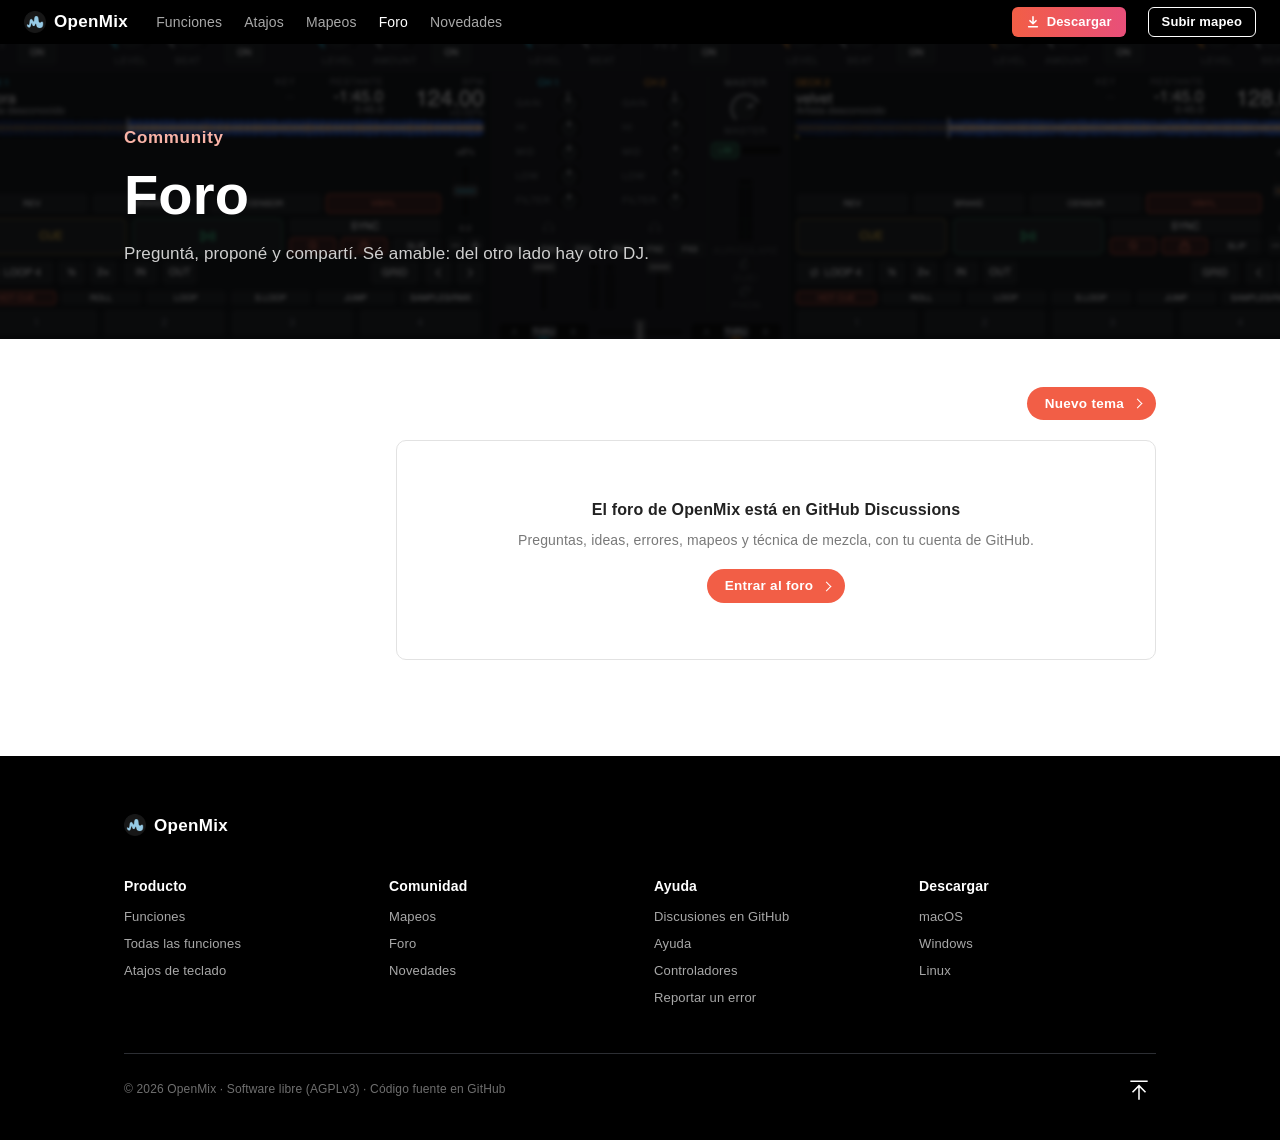
==== website/foro.html @ 39fa9177 "OpenMix 1.0.0 Software de DJ para macOS (JUCE 8 / C++20): dos decks, mixer, efectos, análisis, contr" ====
<!doctype html>
<html lang="es">
<head>
  <meta charset="utf-8">
  <meta name="viewport" content="width=device-width, initial-scale=1">
  <title>Foro — OpenMix</title>
  <meta name="description" content="Foro de la comunidad de OpenMix: ayuda, controladores, ideas y técnica de mezcla.">
  <meta name="theme-color" content="#000000">
  <link rel="icon" href="assets/img/favicon.png">
  <link rel="stylesheet" href="assets/site.css">
</head>
<body>

<header class="topbar">
  <div class="wide">
    <a class="brand" href="index.html"><img src="assets/img/logo.png" alt="">OpenMix</a>
    <button class="menu-toggle" aria-label="Menú">Menú</button>
    <nav class="nav">
      <a href="index.html#funciones">Funciones</a>
      <a href="index.html#atajos">Atajos</a>
      <a href="mapeos.html">Mapeos</a>
      <a class="active" href="foro.html">Foro</a>
      <a href="index.html#novedades">Novedades</a>
      <a class="btn-dl push" href="index.html#descarga"><svg viewBox="0 0 16 16" fill="none" stroke="currentColor" stroke-width="1.8" stroke-linecap="round" stroke-linejoin="round"><path d="M8 2v8M4.5 6.5 8 10l3.5-3.5M3 13.5h10"/></svg>Descargar</a>
      <a class="btn-line" href="mapeos.html">Subir mapeo</a>
    </nav>
  </div>
</header>

<main>
  <section class="page-hero">
    <div class="bg" aria-hidden="true"></div>
    <div class="wrap">
      <p class="en">Community</p>
      <h1>Foro</h1>
      <p>Preguntá, proponé y compartí. Sé amable: del otro lado hay otro DJ.</p>
    </div>
  </section>

  <section class="page-body">
  <div class="wrap forum">
    <aside class="cats" id="cats" aria-label="Categorías"></aside>

    <div>
      <!-- Lista de hilos -->
      <div id="view-list">
        <div class="toolbar">
          <input class="search" id="search" type="search" placeholder="Buscar en el foro…" aria-label="Buscar en el foro">
          <span class="spacer"></span>
          <button class="more" id="new-thread">Nuevo tema</button>
        </div>
        <div class="panel"><div class="list" id="threads"><div class="empty">Cargando…</div></div></div>
      </div>

      <!-- Hilo -->
      <div id="view-thread" hidden>
        <div class="toolbar"><button class="back" id="back">← Volver</button></div>
        <div class="panel" id="thread"></div>
        <form class="panel panel-pad form" id="reply-form" style="margin-top:16px" novalidate>
          <h3>Responder</h3>
          <label class="field"><span class="label">Tu nombre</span><input type="text" name="author" maxlength="40" required></label>
          <label class="field"><span class="label">Mensaje</span><textarea name="body" maxlength="8000" required></textarea></label>
          <label class="hp">No completar <input type="text" name="website" tabindex="-1" autocomplete="off"></label>
          <p class="msg" id="reply-msg" hidden></p>
          <div style="display:flex;justify-content:flex-end"><button class="btn primary" type="submit">Publicar respuesta</button></div>
        </form>
      </div>
    </div>
  </div>
  </section>
</main>

<!-- Nuevo tema -->
<div class="dialog-backdrop" id="compose" hidden>
  <div class="dialog" role="dialog" aria-modal="true" aria-labelledby="compose-title">
    <header><h3 id="compose-title">Nuevo tema</h3><button class="x" data-close aria-label="Cerrar">×</button></header>
    <form class="content form" id="compose-form" novalidate>
      <div class="two">
        <label class="field"><span class="label">Categoría</span><select name="category" id="compose-cat"></select></label>
        <label class="field"><span class="label">Tu nombre</span><input type="text" name="author" maxlength="40" required></label>
      </div>
      <label class="field"><span class="label">Título</span><input type="text" name="title" maxlength="120" required></label>
      <label class="field"><span class="label">Mensaje</span>
        <textarea name="body" maxlength="8000" required placeholder="Contá con detalle: versión de OpenMix, sistema, controlador…"></textarea></label>
      <label class="hp">No completar <input type="text" name="website" tabindex="-1" autocomplete="off"></label>
      <p class="msg" id="compose-msg" hidden></p>
      <div style="display:flex;gap:10px;justify-content:flex-end">
        <button type="button" class="btn ghost" data-close>Cancelar</button>
        <button type="submit" class="btn primary">Publicar</button>
      </div>
    </form>
  </div>
</div>

<footer>
  <div class="wrap">
    <div class="top">
      <a class="brand" href="index.html"><img src="assets/img/logo.png" alt="">OpenMix</a>
    </div>
    <div class="cols">
      <div><h4>Producto</h4><ul><li><a href="index.html#funciones">Funciones</a></li><li><a href="index.html#todas">Todas las funciones</a></li><li><a href="index.html#atajos">Atajos de teclado</a></li></ul></div>
      <div><h4>Comunidad</h4><ul><li><a href="mapeos.html">Mapeos</a></li><li><a href="foro.html">Foro</a></li><li><a href="index.html#novedades">Novedades</a></li></ul></div>
      <div><h4>Ayuda</h4><ul><li><a href="https://github.com/clipxel/OpenMix/discussions" target="_blank" rel="noopener">Discusiones en GitHub</a></li><li><a href="foro.html#c=ayuda">Ayuda</a></li><li><a href="foro.html#c=controladores">Controladores</a></li><li><a href="foro.html#c=errores">Reportar un error</a></li></ul></div>
      <div><h4>Descargar</h4><ul><li><a href="index.html#descarga">macOS</a></li><li><a href="index.html#descarga">Windows</a></li><li><a href="index.html#descarga">Linux</a></li></ul></div>
    </div>
    <div class="legal">
      <span>© <span id="year"></span> OpenMix · Software libre (AGPLv3) · <a href="https://github.com/clipxel/OpenMix" target="_blank" rel="noopener">Código fuente en GitHub</a></span>
      <button class="totop" aria-label="Volver arriba" onclick="scrollTo({top:0})"><svg viewBox="0 0 24 24" fill="none" stroke="currentColor" stroke-width="1.4"><path d="M4 4h16M6 14l6-6 6 6M12 8v13"/></svg></button>
    </div>
  </div>
</footer>

<script src="assets/js/common.js"></script>
<script src="assets/js/foro.js"></script>
</body>
</html>
---- website/assets/site.css ----
/* OpenMix — sitio web.
   Lenguaje visual de sitio de producto de DJ: barra negra fina, Helvetica en negrita,
   secciones blancas alternadas con bandas negras, bloques grises redondeados, botones píldora.
   Identidad propia: coral de OpenMix (Theme.cpp) y colores de deck cian / naranja. */

:root {
  --ink: #222222;
  --ink-2: #555555;
  --ink-3: #797979;
  --line: #e2e2e2;
  --line-strong: #afafaf;
  --paper: #ffffff;
  --paper-2: #f6f6f6;
  --paper-3: #eeeeee;

  --night: #000000;
  --night-2: #111214;
  --night-3: #1e1f23;
  --night-line: #2c2e33;
  --night-text: #a8a8a8;

  --accent: #f25e46;
  --accent-hover: #e04a33;
  --accent-soft: #f9b3a7;
  --grad: linear-gradient(90deg, #f25e46 0%, #e84f7a 100%);
  --ok: #3ccb8b;

  --font: "Helvetica Neue", Helvetica, Roboto, Arial, -apple-system, BlinkMacSystemFont, sans-serif;
  --mono: "SF Mono", ui-monospace, Menlo, Consolas, monospace;
  --max: 1080px;
  --gutter: 24px;
  --header: 44px;
}

* { box-sizing: border-box; }
html { scroll-behavior: smooth; scroll-padding-top: var(--header); }
body {
  margin: 0;
  background: var(--paper);
  color: var(--ink);
  font: 15px/1.6 var(--font);
  letter-spacing: 0.01em;
  -webkit-font-smoothing: antialiased;
}
img { max-width: 100%; height: auto; display: block; }
a { color: inherit; text-decoration: none; }
p { margin: 0; }
h1, h2, h3 { margin: 0; font-weight: 700; line-height: 1.15; }
::selection { background: var(--accent-soft); }
:focus-visible { outline: 2px solid var(--accent); outline-offset: 2px; }

.wrap { max-width: var(--max); margin: 0 auto; padding: 0 var(--gutter); }
.wide { max-width: 1400px; margin: 0 auto; padding: 0 var(--gutter); }
.center { text-align: center; }
.muted { color: var(--ink-2); }
.dim { color: var(--ink-3); }

/* ── Barra superior ───────────────────────────────────────────────────────── */
.topbar { position: sticky; top: 0; z-index: 30; background: var(--night); height: var(--header); }
.topbar .wide { display: flex; align-items: center; gap: 28px; height: 100%; }
.brand { display: inline-flex; align-items: center; gap: 8px; color: #fff; font-weight: 700; font-size: 17px; letter-spacing: 0.02em; }
.brand img { width: 22px; height: 22px; }
.nav { display: flex; align-items: center; gap: 22px; flex: 1; }
.nav a { color: var(--night-text); font-size: 14px; transition: color 0.15s; }
.nav a:hover, .nav a.active { color: #fff; }
.nav .push { margin-left: auto; }
.nav .btn-dl {
  display: inline-flex; align-items: center; gap: 7px;
  background: var(--grad); color: #fff; font-weight: 700; font-size: 13px;
  padding: 5px 14px; border-radius: 6px;
}
.nav .btn-dl:hover { color: #fff; filter: brightness(1.08); }
.nav .btn-line { color: #fff; border: 1px solid #fff; border-radius: 6px; padding: 4px 13px; font-size: 13px; font-weight: 700; }
.nav .btn-line:hover { background: #fff; color: #000; }
.nav svg { width: 14px; height: 14px; }
.menu-toggle { display: none; margin-left: auto; background: none; border: 0; color: #fff; font: 700 13px var(--font); cursor: pointer; padding: 6px 0; }

@media (max-width: 860px) {
  .menu-toggle { display: block; }
  .nav { display: none; position: absolute; top: var(--header); left: 0; right: 0; flex-direction: column; align-items: stretch;
         gap: 0; background: var(--night); padding: 8px var(--gutter) 20px; border-top: 1px solid var(--night-line); }
  .nav.open { display: flex; }
  .nav a { padding: 12px 0; border-bottom: 1px solid var(--night-line); font-size: 15px; }
  .nav .push { margin: 0; }
  .nav .btn-dl, .nav .btn-line { justify-content: center; margin-top: 12px; padding: 10px; border-bottom: 0; }
  :root { --gutter: 16px; }
}

/* ── Botones ──────────────────────────────────────────────────────────────── */
.more {
  display: inline-flex; align-items: center; gap: 8px;
  background: var(--accent); color: #fff;
  font: 700 13.5px/1 var(--font); letter-spacing: 0.02em;
  padding: 10px 15px 10px 18px; border-radius: 75px; border: 0; cursor: pointer;
  transition: background 0.15s;
}
.more::after { content: ""; width: 6px; height: 6px; border: solid currentColor; border-width: 1.5px 1.5px 0 0; transform: rotate(45deg); margin-left: 2px; }
.more:hover { background: var(--accent-hover); }

.btn {
  display: inline-flex; align-items: center; justify-content: center; gap: 8px;
  min-height: 40px; padding: 0 22px;
  border: 1px solid var(--ink); border-radius: 6px; background: var(--paper); color: var(--ink);
  font: 700 14px/1 var(--font); cursor: pointer; white-space: nowrap;
  transition: background 0.15s, color 0.15s;
}
.btn:hover { background: var(--ink); color: #fff; }
.btn:disabled, .btn[aria-disabled="true"] { opacity: 0.4; cursor: default; pointer-events: none; }
.btn.primary { background: var(--accent); border-color: var(--accent); color: #fff; }
.btn.primary:hover { background: var(--accent-hover); border-color: var(--accent-hover); }
.btn.ghost { border-color: transparent; background: transparent; }
.btn.ghost:hover { background: var(--paper-3); color: var(--ink); }
.btn.small { min-height: 32px; padding: 0 14px; font-size: 13px; }
.btn.big { min-height: 54px; padding: 0 34px; font-size: 16px; border-radius: 75px; }
.btn svg { width: 16px; height: 16px; }
.on-dark .btn { background: transparent; border-color: #fff; color: #fff; }
.on-dark .btn:hover { background: #fff; color: #000; }
.on-dark .btn.primary { background: var(--accent); border-color: var(--accent); }
.on-dark .btn.primary:hover { background: var(--accent-hover); color: #fff; }

/* Etiqueta rectangular con borde */
.tag {
  display: inline-block; border: 1px solid currentColor; color: var(--ink-3);
  font-size: 10.5px; font-weight: 700; letter-spacing: 0.06em; text-transform: uppercase;
  padding: 1px 8px; border-radius: 3px; white-space: nowrap; line-height: 1.6;
}
.tag.accent { color: var(--accent); }

/* Encabezado de sección: rótulo chico en color + título grande liviano */
.sec-heading { text-align: center; display: grid; gap: 6px; margin-bottom: 48px; }
.sec-heading .en { color: var(--accent); font-weight: 700; font-size: 16px; letter-spacing: 0.04em; }
.sec-heading h2 { font-size: clamp(24px, 3vw, 30px); font-weight: 400; line-height: 1.4; }
.sec-heading p { color: var(--ink-2); max-width: 640px; margin: 6px auto 0; }

/* ── Hero ─────────────────────────────────────────────────────────────────── */
.hero {
  position: relative; overflow: hidden; background: var(--night);
  min-height: min(78vh, 760px); display: grid; place-items: center; text-align: center; color: #fff;
}
.hero .bg {
  position: absolute; inset: 0; background: url("img/openmix-performance.png") center 30% / cover no-repeat;
  filter: saturate(1.2) brightness(0.42) blur(2px); transform: scale(1.08);
}
.hero::after { content: ""; position: absolute; inset: 0; background: radial-gradient(ellipse at center, rgba(0,0,0,0.1) 0%, rgba(0,0,0,0.78) 78%); }
.hero .inner { position: relative; z-index: 1; padding: 80px var(--gutter); display: grid; justify-items: center; gap: 18px; }
.hero .logo { display: flex; align-items: center; gap: 0.22em; font-size: clamp(44px, 8vw, 84px); font-weight: 700; letter-spacing: 0.01em; line-height: 1; }
.hero .logo img { width: 1.05em; height: 1.05em; }
.hero .tagline { font-size: clamp(17px, 2vw, 22px); font-weight: 700; max-width: 680px; }
.hero .download-cta { margin-top: 18px; }

.download-cta { display: grid; justify-items: center; gap: 10px; }
.download-cta .meta { font-size: 13px; color: var(--night-text); }
.download-cta .notice { font-size: 13px; color: #d0d0d0; max-width: 520px; }
.download-cta .notice:empty { display: none; }
.download-cta .meta a { color: #fff; text-decoration: underline; text-underline-offset: 3px; }

/* ── Tarjetas bajo el hero ────────────────────────────────────────────────── */
.banners { padding: 10px 0 0; }
.banners .row { display: grid; grid-template-columns: repeat(3, 1fr); gap: 10px; padding: 0 10px; }
@media (max-width: 800px) { .banners .row { grid-template-columns: 1fr; } }
.banner {
  position: relative; aspect-ratio: 16 / 7; overflow: hidden; color: #fff; display: flex; align-items: flex-end;
  padding: 20px 22px; background: var(--night-3);
}
.banner .img { position: absolute; inset: 0; background: url("img/openmix-performance.png") no-repeat; transition: transform 0.4s; }
.banner::before { content: ""; position: absolute; inset: 0; z-index: 1; background: linear-gradient(180deg, rgba(0,0,0,0) 15%, rgba(0,0,0,0.88) 100%); }
.banner:hover .img { transform: scale(1.04); }
.banner .txt { position: relative; z-index: 2; display: grid; gap: 4px; }
.banner .txt b { font-size: 19px; }
.banner .txt span { font-size: 13px; color: #d6d6d6; }

/* ── Intro + bloques destacados ───────────────────────────────────────────── */
.intro { padding: 80px 0 40px; text-align: center; }
.intro h2 { font-size: clamp(26px, 3.4vw, 34px); }
.intro p { color: var(--ink-2); margin-top: 14px; }

.usp { padding: 0 0 24px; }
.usp-block {
  display: grid; grid-template-columns: 0.85fr 1.15fr; gap: 40px; align-items: center;
  background: var(--paper-2); border-radius: 22px; padding: 64px 56px; margin-bottom: 24px;
}
.usp-block.dark { background: #262626; color: #fff; }
.usp-block.dark .lead, .usp-block.dark .note { color: #cfcfcf; }
.usp-block.flip { grid-template-columns: 1.15fr 0.85fr; }
.usp-block.flip .copy { order: 2; }
.usp-block .copy { display: grid; gap: 16px; align-content: center; justify-items: start; }
.usp-block h3 { font-size: clamp(32px, 4.2vw, 46px); line-height: 1.12; }
.usp-block .lead { font-size: 17px; font-weight: 700; line-height: 1.45; }
.usp-block .note { font-size: 12px; color: var(--ink-3); line-height: 1.5; }
@media (max-width: 860px) {
  .usp-block, .usp-block.flip { grid-template-columns: 1fr; padding: 40px 24px; border-radius: 16px; }
  .usp-block.flip .copy { order: 0; }
}

/* Laptop dibujada en CSS con una captura recortada adentro */
.laptop { width: 100%; max-width: 620px; justify-self: center; }
.laptop .lid { background: #1b1b1b; border: 2px solid #3a3a3a; border-radius: 14px 14px 0 0; padding: 3.2% 3.2% 2.6%; }
.laptop .screen-img { aspect-ratio: 16 / 10; background: url("img/openmix-performance.png") no-repeat #111214; border-radius: 2px; }
.laptop .base { height: 14px; background: linear-gradient(180deg, #d8d8d8, #a9a9a9); border-radius: 0 0 14px 14px; margin: 0 -6%; position: relative; }
.laptop .base::before { content: ""; position: absolute; left: 50%; top: 0; width: 16%; height: 5px; transform: translateX(-50%); background: #8c8c8c; border-radius: 0 0 6px 6px; }
.usp-block.dark .laptop .lid { border-color: #4a4a4a; }

/* ── Banda negra con título enorme ────────────────────────────────────────── */
.band { position: relative; background: var(--night); color: #fff; overflow: hidden; }
.band .wide { display: grid; grid-template-columns: 1.1fr 1fr; gap: 40px; align-items: center; min-height: 560px; padding-top: 72px; padding-bottom: 72px; }
@media (max-width: 860px) { .band .wide { grid-template-columns: 1fr; min-height: 0; } }
.band h2 { font-size: clamp(36px, 4.6vw, 58px); line-height: 1.2; }
.band .copy { display: grid; gap: 22px; justify-items: start; }
.band .copy p { color: #cfcfcf; font-size: 17px; max-width: 520px; }

/* Mosaico de recortes inclinados */
.collage { position: relative; height: 460px; }
.collage .shot {
  position: absolute; width: 40%; aspect-ratio: 3 / 4; border-radius: 14px; overflow: hidden;
  background: url("img/openmix-performance.png") no-repeat #111214;
  box-shadow: 0 30px 60px rgba(0, 0, 0, 0.6); transform: rotate(-24deg);
  border: 1px solid #2a2a2a;
}
@media (max-width: 860px) { .collage { height: 340px; } }

/* ── Todas las funciones: tarjetas con listas de verificación ─────────────── */
.features { padding: 96px 0; }
.feature-cards { display: grid; grid-template-columns: repeat(3, 1fr); gap: 20px; }
@media (max-width: 900px) { .feature-cards { grid-template-columns: 1fr 1fr; } }
@media (max-width: 600px) { .feature-cards { grid-template-columns: 1fr; } }
.fcard { border: 1px solid var(--line-strong); border-radius: 6px; padding: 24px 24px 20px; background: var(--paper); }
.fcard h3 { font-size: 22px; display: flex; align-items: center; gap: 10px; }
.fcard h3 i { width: 10px; height: 10px; border-radius: 50%; background: var(--accent); flex: none; }
.fcard .sub { font-size: 13px; color: var(--ink-3); margin: 6px 0 14px; font-weight: 700; }
.checks { list-style: none; margin: 0; padding: 14px 16px; background: var(--paper-2); border-radius: 4px; display: grid; gap: 7px; }
.checks li { font-size: 13px; line-height: 1.5; padding-left: 20px; position: relative; }
.checks li::before {
  content: ""; position: absolute; left: 2px; top: 0.35em; width: 9px; height: 5px;
  border: solid var(--accent); border-width: 0 0 2px 2px; transform: rotate(-45deg);
}
.checks a { color: var(--accent); font-weight: 700; }

/* ── Atajos ───────────────────────────────────────────────────────────────── */
.shortcuts { background: var(--paper-2); padding: 96px 0; }
.table-wrap { background: var(--paper); border: 1px solid var(--line); border-radius: 6px; overflow-x: auto; }
.table { width: 100%; border-collapse: collapse; font-size: 14px; }
.table th { text-align: left; font-size: 12px; letter-spacing: 0.06em; text-transform: uppercase; padding: 14px 18px; border-bottom: 2px solid var(--ink); }
.table td { padding: 12px 18px; border-bottom: 1px solid var(--line); }
.table tr:last-child td { border-bottom: 0; }
.deck-a { color: #1a9fbd; }
.deck-b { color: #d77d16; }
kbd {
  display: inline-block; min-width: 24px; padding: 2px 7px; margin: 1px 2px;
  border: 1px solid var(--line-strong); border-bottom-width: 2px; border-radius: 4px;
  background: var(--paper); font: 700 12px/18px var(--mono); text-align: center; color: var(--ink);
}

/* ── Novedades: etiqueta, fecha, título y flecha ──────────────────────────── */
.news { padding: 96px 0; }
.news-list { list-style: none; margin: 0; padding: 0; border-top: 1px solid var(--line); }
.news-list a, .news-list .row {
  display: grid; grid-template-columns: 120px 170px 1fr 20px; gap: 18px; align-items: center;
  padding: 14px 4px; border-bottom: 1px solid var(--line); font-size: 14px;
}
.news-list a:hover { background: var(--paper-2); }
.news-list .date { color: var(--ink-3); }
.news-list .arrow { width: 16px; height: 16px; color: var(--ink-3); }
.news-list .tag { justify-self: start; }
.news-list .row { grid-template-columns: 1fr; color: var(--ink-3); text-align: center; padding: 28px; }
@media (max-width: 700px) {
  .news-list a { grid-template-columns: 1fr 20px; gap: 4px 12px; }
  .news-list a > * { grid-column: 1; }
  .news-list a .arrow { grid-column: 2; grid-row: 1 / span 3; }
}
.news .all { text-align: center; margin-top: 32px; }

/* ── Llamada final con fondo ──────────────────────────────────────────────── */
.cta { position: relative; overflow: hidden; color: #fff; background: var(--night); }
.cta .bg { position: absolute; inset: 0; background: url("img/openmix-performance.png") center / cover no-repeat; filter: blur(3px) brightness(0.32); transform: scale(1.05); }
.cta .wrap { position: relative; padding-top: 88px; padding-bottom: 88px; display: grid; gap: 40px; justify-items: center; text-align: center; }
.cta h2 { font-size: clamp(26px, 3.2vw, 34px); }

.platforms { display: grid; grid-template-columns: repeat(3, 1fr); gap: 24px; width: 100%; }
@media (max-width: 800px) { .platforms { grid-template-columns: 1fr; } }
.platform { display: grid; gap: 12px; justify-items: center; align-content: start; padding: 8px; }
.platform h3 { font-size: 24px; letter-spacing: 0.04em; text-transform: uppercase; color: #fff; display: flex; align-items: center; gap: 10px; }
.platform h3 svg { width: 22px; height: 22px; }
.platform.current h3 { color: var(--accent-soft); }
.platform .req { font-size: 13px; color: #c9c9c9; }
.platform .file { font: 12px/1.4 var(--mono); color: #8e8e8e; }
.platform .btn { min-width: 220px; }
.platform .pill { font-size: 11px; font-weight: 700; letter-spacing: 0.06em; text-transform: uppercase; color: var(--accent-soft); display: inline-flex; gap: 6px; align-items: center; border: 0; padding: 0; }
.platform .pill .dot { display: block; width: 6px; height: 6px; border-radius: 50%; background: var(--accent); }

/* ── Pie ──────────────────────────────────────────────────────────────────── */
footer { background: var(--night); color: var(--night-text); font-size: 13px; padding: 56px 0 32px; }
footer .top { display: flex; justify-content: space-between; align-items: center; gap: 16px; margin-bottom: 36px; }
footer .cols { display: grid; grid-template-columns: repeat(4, 1fr); gap: 28px; }
@media (max-width: 700px) { footer .cols { grid-template-columns: 1fr 1fr; } }
footer h4 { color: #fff; font-size: 14px; margin: 0 0 10px; }
footer ul { list-style: none; margin: 0; padding: 0; display: grid; gap: 6px; }
footer a:hover { color: #fff; }
footer .legal { margin-top: 44px; padding-top: 18px; border-top: 1px solid var(--night-line); display: flex; justify-content: space-between; align-items: center; flex-wrap: wrap; gap: 12px; font-size: 12px; color: #6f6f6f; }
.totop { width: 36px; height: 36px; display: grid; place-items: center; border: 0; background: none; color: #fff; cursor: pointer; }
.totop svg { width: 26px; height: 26px; }

/* ── Páginas internas ─────────────────────────────────────────────────────── */
.page-hero { background: var(--night); color: #fff; padding: 80px 0 72px; position: relative; overflow: hidden; }
.page-hero .bg { position: absolute; inset: 0; background: url("img/openmix-performance.png") center 40% / cover no-repeat; filter: brightness(0.28) blur(2px); transform: scale(1.05); }
.page-hero .wrap { position: relative; display: grid; gap: 12px; }
.page-hero .en { color: var(--accent-soft); font-weight: 700; letter-spacing: 0.04em; }
.page-hero h1 { font-size: clamp(38px, 5vw, 56px); }
.page-hero p { color: #cfcfcf; font-size: 17px; max-width: 640px; }
.page-body { padding: 48px 0 96px; }

.toolbar { display: flex; flex-wrap: wrap; gap: 10px; align-items: center; margin-bottom: 20px; }
.toolbar .spacer { flex: 1; }

/* Selector tipo píldora */
.segmented { display: inline-flex; background: var(--paper-3); border-radius: 50px; padding: 3px; }
.segmented button {
  border: 0; background: transparent; color: var(--ink); cursor: pointer;
  font: 700 13px/1 var(--font); padding: 10px 18px; border-radius: 50px;
}
.segmented button.on { background: var(--accent); color: #fff; }

.field { display: grid; gap: 6px; }
.label { font-size: 12px; font-weight: 700; color: var(--ink-2); }
.field .hint { font-size: 12px; color: var(--ink-3); }
input[type="text"], input[type="search"], textarea, select {
  width: 100%; background: var(--paper); color: var(--ink);
  border: 1px solid var(--line-strong); border-radius: 6px;
  font: 14px/1.4 var(--font); padding: 10px 12px;
}
textarea { min-height: 140px; resize: vertical; }
input::placeholder, textarea::placeholder { color: #9a9a9a; }
input:focus, textarea:focus, select:focus { outline: none; border-color: var(--accent); box-shadow: 0 0 0 3px rgba(242, 94, 70, 0.15); }
input.search { max-width: 360px; flex: 1 1 220px; border-radius: 50px; padding-left: 18px; }
select.sort { width: auto; border-radius: 50px; padding: 10px 16px; }
.form { display: grid; gap: 16px; }
.form .two { display: grid; grid-template-columns: 1fr 1fr; gap: 16px; }
@media (max-width: 600px) { .form .two { grid-template-columns: 1fr; } }
.hp { position: absolute; left: -9999px; width: 1px; height: 1px; overflow: hidden; }

.drop { border: 2px dashed var(--line-strong); border-radius: 10px; background: var(--paper-2); padding: 24px; text-align: center; cursor: pointer; color: var(--ink-2); font-size: 14px; }
.drop.over { border-color: var(--accent); color: var(--ink); }
.drop.ok { border-style: solid; border-color: var(--ok); background: #effaf5; }
.drop strong { color: var(--ink); }

.panel { border: 1px solid var(--line); border-radius: 10px; background: var(--paper); overflow: hidden; }
.panel-pad { padding: 24px; }
.list { display: grid; }
.item { display: grid; grid-template-columns: 1fr auto; gap: 16px; padding: 20px 22px; border-bottom: 1px solid var(--line); align-items: center; }
.item:last-child { border-bottom: 0; }
.item:hover { background: var(--paper-2); }
.item .title { font-weight: 700; font-size: 16px; display: flex; gap: 10px; align-items: center; flex-wrap: wrap; }
.item .sub { font-size: 13px; color: var(--ink-3); margin-top: 3px; }
.item .desc { font-size: 14px; color: var(--ink-2); margin-top: 8px; white-space: pre-wrap; overflow-wrap: anywhere; }
.item .side { display: flex; gap: 12px; align-items: center; }
.stat { font-size: 12px; color: var(--ink-3); white-space: nowrap; }

.pill { display: inline-flex; align-items: center; gap: 6px; border: 1px solid currentColor; color: var(--ink-3); font-size: 10.5px; font-weight: 700; letter-spacing: 0.06em; text-transform: uppercase; padding: 1px 8px; border-radius: 3px; }
.pill .dot { display: none; }
.pill.official { color: #fff; background: var(--accent); border-color: var(--accent); }

.empty { padding: 56px 24px; text-align: center; color: var(--ink-3); font-size: 14px; display: grid; gap: 6px; }
.empty strong { color: var(--ink); font-size: 16px; }

.msg { font-size: 13px; padding: 10px 12px; border-radius: 6px; border: 1px solid var(--line); background: var(--paper-2); color: var(--ink-2); }
.msg.error { border-color: #f3b4b6; background: #fdf0f0; color: #b4232a; }
.msg.ok { border-color: #a8e6c9; background: #effaf5; color: #17784f; }
.msg[hidden] { display: none; }

code { font-family: var(--mono); font-size: 12.5px; background: var(--paper-3); border-radius: 4px; padding: 1px 6px; color: var(--ink); }

.howto-wrap { background: var(--paper-2); padding: 80px 0; }
.howto { display: grid; grid-template-columns: repeat(3, 1fr); gap: 20px; }
@media (max-width: 800px) { .howto { grid-template-columns: 1fr; } }
.howto .step { background: var(--paper); border-radius: 14px; padding: 28px; display: grid; gap: 10px; align-content: start; }
.howto .step h3 { font-size: 22px; }
.howto .step p { font-size: 14px; color: var(--ink-2); }
.howto .num { font-weight: 700; font-size: 14px; color: var(--accent); letter-spacing: 0.04em; }
.share { margin-top: 20px; background: #262626; color: #fff; border-radius: 14px; padding: 32px; display: flex; gap: 24px; align-items: center; justify-content: space-between; flex-wrap: wrap; }
.share h3 { font-size: 22px; }
.share p { color: #cfcfcf; font-size: 14px; max-width: 640px; margin-top: 6px; }
.share code { background: #3a3a3a; color: #fff; }

/* Foro */
.forum { display: grid; grid-template-columns: 240px 1fr; gap: 32px; align-items: start; }
@media (max-width: 860px) { .forum { grid-template-columns: 1fr; } }
.cats { display: grid; gap: 2px; position: sticky; top: calc(var(--header) + 20px); }
@media (max-width: 860px) { .cats { position: static; grid-auto-flow: column; overflow-x: auto; } }
.cats button {
  display: flex; justify-content: space-between; gap: 12px; align-items: center;
  border: 0; background: transparent; color: var(--ink); text-align: left;
  font: 400 14px/1.2 var(--font); padding: 11px 14px; border-radius: 50px; cursor: pointer; white-space: nowrap;
}
.cats button:hover { background: var(--paper-2); }
.cats button.on { background: var(--ink); color: #fff; font-weight: 700; }
.cats button.on .n { color: #bbb; }
.cats .n { color: var(--ink-3); font-size: 12px; }
.post { padding: 22px 26px; border-bottom: 1px solid var(--line); display: grid; gap: 10px; }
.post:last-child { border-bottom: 0; }
.post .who { display: flex; gap: 10px; align-items: center; font-size: 13px; color: var(--ink-3); }
.post .who b { color: var(--ink); }
.post .label { color: var(--accent); }
.avatar { width: 30px; height: 30px; border-radius: 50%; display: grid; place-items: center; font: 700 11px/1 var(--font); color: #fff; flex: none; }
.post .body { white-space: pre-wrap; overflow-wrap: anywhere; font-size: 15px; }
.back { display: inline-flex; gap: 6px; align-items: center; cursor: pointer; background: none; border: 0; padding: 0; font: 700 14px var(--font); color: var(--ink-2); }
.back:hover { color: var(--ink); }

.dialog-backdrop { position: fixed; inset: 0; background: rgba(0, 0, 0, 0.55); display: grid; place-items: center; padding: 16px; z-index: 50; }
.dialog-backdrop[hidden] { display: none; }
.dialog { width: min(640px, 100%); max-height: calc(100vh - 32px); overflow: auto; background: var(--paper); border-radius: 14px; box-shadow: 0 30px 80px rgba(0, 0, 0, 0.35); }
.dialog header { display: flex; justify-content: space-between; align-items: center; padding: 20px 26px; border-bottom: 1px solid var(--line); }
.dialog header h3 { font-size: 20px; }
.dialog .content { padding: 26px; }
.x { background: none; border: 0; color: var(--ink-2); font-size: 24px; line-height: 1; cursor: pointer; padding: 4px 8px; border-radius: 6px; }
.x:hover { background: var(--paper-3); color: var(--ink); }

@media (prefers-reduced-motion: reduce) { html { scroll-behavior: auto; } * { transition: none !important; } }
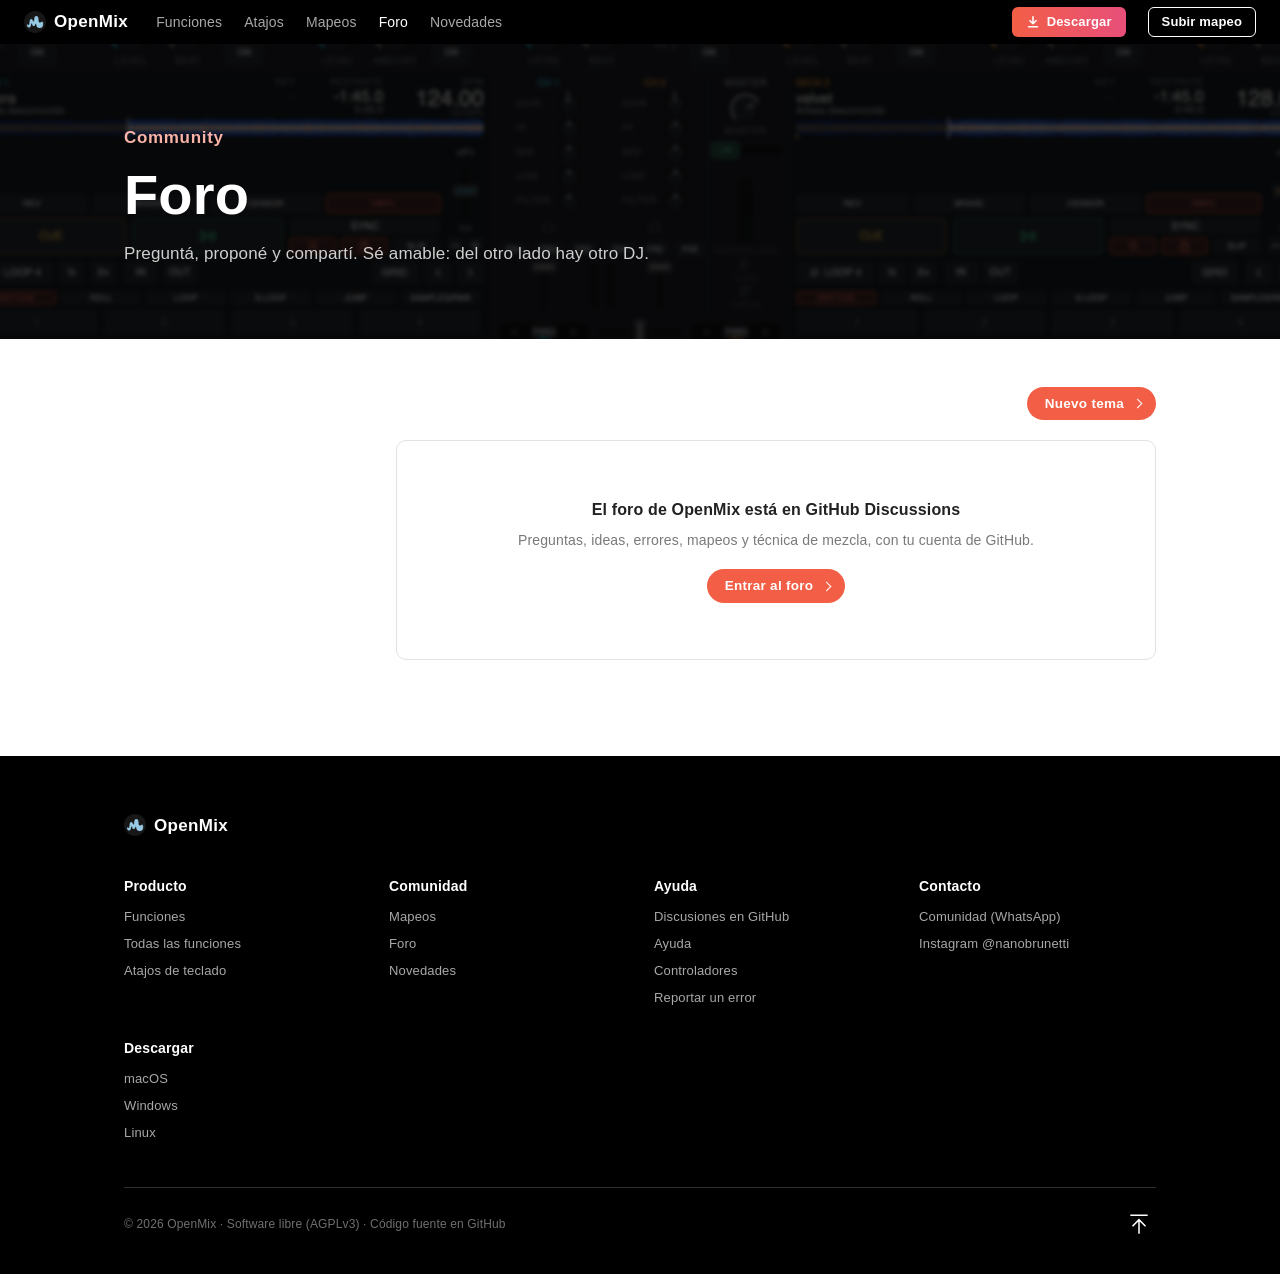
==== commit e6d87942: "AYUDA: comunidad de WhatsApp, chat de Instagram y reportes; sección de contacto en la web Co-Authore" ====
--- a/website/foro.html
+++ b/website/foro.html
@@ -101,6 +101,7 @@
       <div><h4>Producto</h4><ul><li><a href="index.html#funciones">Funciones</a></li><li><a href="index.html#todas">Todas las funciones</a></li><li><a href="index.html#atajos">Atajos de teclado</a></li></ul></div>
       <div><h4>Comunidad</h4><ul><li><a href="mapeos.html">Mapeos</a></li><li><a href="foro.html">Foro</a></li><li><a href="index.html#novedades">Novedades</a></li></ul></div>
       <div><h4>Ayuda</h4><ul><li><a href="https://github.com/clipxel/OpenMix/discussions" target="_blank" rel="noopener">Discusiones en GitHub</a></li><li><a href="foro.html#c=ayuda">Ayuda</a></li><li><a href="foro.html#c=controladores">Controladores</a></li><li><a href="foro.html#c=errores">Reportar un error</a></li></ul></div>
+      <div><h4>Contacto</h4><ul><li><a href="https://chat.whatsapp.com/EfyHSpbE1KGJ3zcCKjhx4R" target="_blank" rel="noopener">Comunidad (WhatsApp)</a></li><li><a href="https://ig.me/m/nanobrunetti" target="_blank" rel="noopener">Instagram @nanobrunetti</a></li></ul></div>
       <div><h4>Descargar</h4><ul><li><a href="index.html#descarga">macOS</a></li><li><a href="index.html#descarga">Windows</a></li><li><a href="index.html#descarga">Linux</a></li></ul></div>
     </div>
     <div class="legal">
--- a/website/assets/site.css
+++ b/website/assets/site.css
@@ -152,6 +152,14 @@
 .download-cta .meta { font-size: 13px; color: var(--night-text); }
 .download-cta .notice { font-size: 13px; color: #d0d0d0; max-width: 520px; }
 .download-cta .notice:empty { display: none; }
+.terminal-install { width: 100%; max-width: 560px; margin-top: 6px; }
+.terminal-install .label { font-size: 13px; color: #d0d0d0; margin-bottom: 8px; }
+.terminal-install .cmd { display: flex; align-items: center; gap: 8px; background: var(--night-3); border: 1px solid var(--night-line);
+  border-radius: 10px; padding: 8px 8px 8px 14px; text-align: left; }
+.terminal-install .cmd code { flex: 1; min-width: 0; font: 12.5px/1.5 var(--mono); color: #f0f0f0; background: none; padding: 0; overflow-x: auto; white-space: nowrap; }
+.terminal-install .copy { flex: none; font: 600 12px var(--font); color: #fff; background: var(--accent); border: 0; border-radius: 999px;
+  padding: 6px 14px; cursor: pointer; }
+.terminal-install .copy:hover { background: var(--accent-hover); }
 .download-cta .meta a { color: #fff; text-decoration: underline; text-underline-offset: 3px; }
 
 /* ── Tarjetas bajo el hero ────────────────────────────────────────────────── */
@@ -414,3 +422,9 @@
 .x:hover { background: var(--paper-3); color: var(--ink); }
 
 @media (prefers-reduced-motion: reduce) { html { scroll-behavior: auto; } * { transition: none !important; } }
+
+/* ── Contacto ── */
+.contact { padding: 72px 0; background: var(--paper-2); }
+.contact h2 { font-size: 30px; margin-bottom: 10px; }
+.contact .contact-actions { display: flex; flex-wrap: wrap; gap: 12px; justify-content: center; margin: 24px 0 14px; }
+.contact .small { font-size: 13px; }
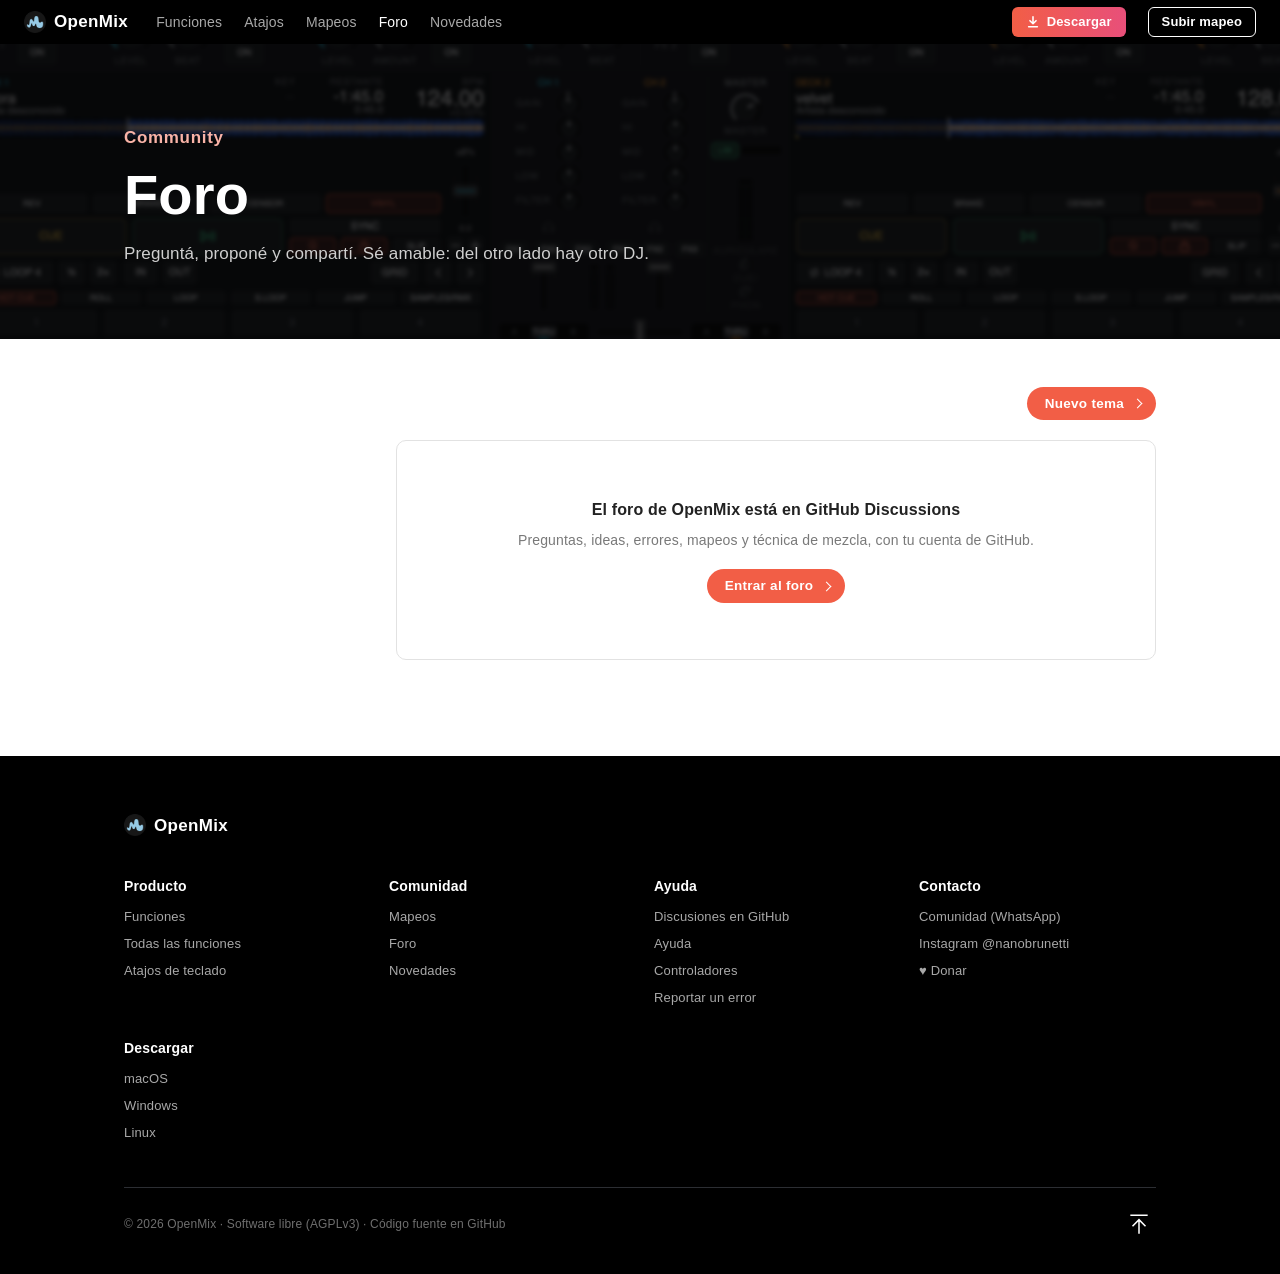
==== commit d3311f39: "Botón de donaciones en el programa y en la web Co-Authored-By: Claude Opus 5.5 <noreply@anthropic.co" ====
--- a/website/foro.html
+++ b/website/foro.html
@@ -101,7 +101,7 @@
       <div><h4>Producto</h4><ul><li><a href="index.html#funciones">Funciones</a></li><li><a href="index.html#todas">Todas las funciones</a></li><li><a href="index.html#atajos">Atajos de teclado</a></li></ul></div>
       <div><h4>Comunidad</h4><ul><li><a href="mapeos.html">Mapeos</a></li><li><a href="foro.html">Foro</a></li><li><a href="index.html#novedades">Novedades</a></li></ul></div>
       <div><h4>Ayuda</h4><ul><li><a href="https://github.com/clipxel/OpenMix/discussions" target="_blank" rel="noopener">Discusiones en GitHub</a></li><li><a href="foro.html#c=ayuda">Ayuda</a></li><li><a href="foro.html#c=controladores">Controladores</a></li><li><a href="foro.html#c=errores">Reportar un error</a></li></ul></div>
-      <div><h4>Contacto</h4><ul><li><a href="https://chat.whatsapp.com/EfyHSpbE1KGJ3zcCKjhx4R" target="_blank" rel="noopener">Comunidad (WhatsApp)</a></li><li><a href="https://ig.me/m/nanobrunetti" target="_blank" rel="noopener">Instagram @nanobrunetti</a></li></ul></div>
+      <div><h4>Contacto</h4><ul><li><a href="https://chat.whatsapp.com/EfyHSpbE1KGJ3zcCKjhx4R" target="_blank" rel="noopener">Comunidad (WhatsApp)</a></li><li><a href="https://ig.me/m/nanobrunetti" target="_blank" rel="noopener">Instagram @nanobrunetti</a></li><li><a href="https://onetouch.astropay.com/payment?external_reference_id=AERRP6sKfsrGdRunEEa6gJ7V5fQ1E0gO" target="_blank" rel="noopener">♥ Donar</a></li></ul></div>
       <div><h4>Descargar</h4><ul><li><a href="index.html#descarga">macOS</a></li><li><a href="index.html#descarga">Windows</a></li><li><a href="index.html#descarga">Linux</a></li></ul></div>
     </div>
     <div class="legal">
--- a/website/assets/site.css
+++ b/website/assets/site.css
@@ -428,3 +428,8 @@
 .contact h2 { font-size: 30px; margin-bottom: 10px; }
 .contact .contact-actions { display: flex; flex-wrap: wrap; gap: 12px; justify-content: center; margin: 24px 0 14px; }
 .contact .small { font-size: 13px; }
+.contact .donate { max-width: 520px; margin: 40px auto 0; padding: 26px 24px; border-radius: 16px; background: var(--paper); border: 1px solid var(--line); }
+.contact .donate h3 { font-size: 20px; margin-bottom: 6px; }
+.contact .donate p { color: var(--ink-2); margin-bottom: 16px; }
+.contact .donate-btn { background: var(--grad); border-color: transparent; color: #fff; }
+.contact .donate-btn:hover { filter: brightness(1.05); color: #fff; }
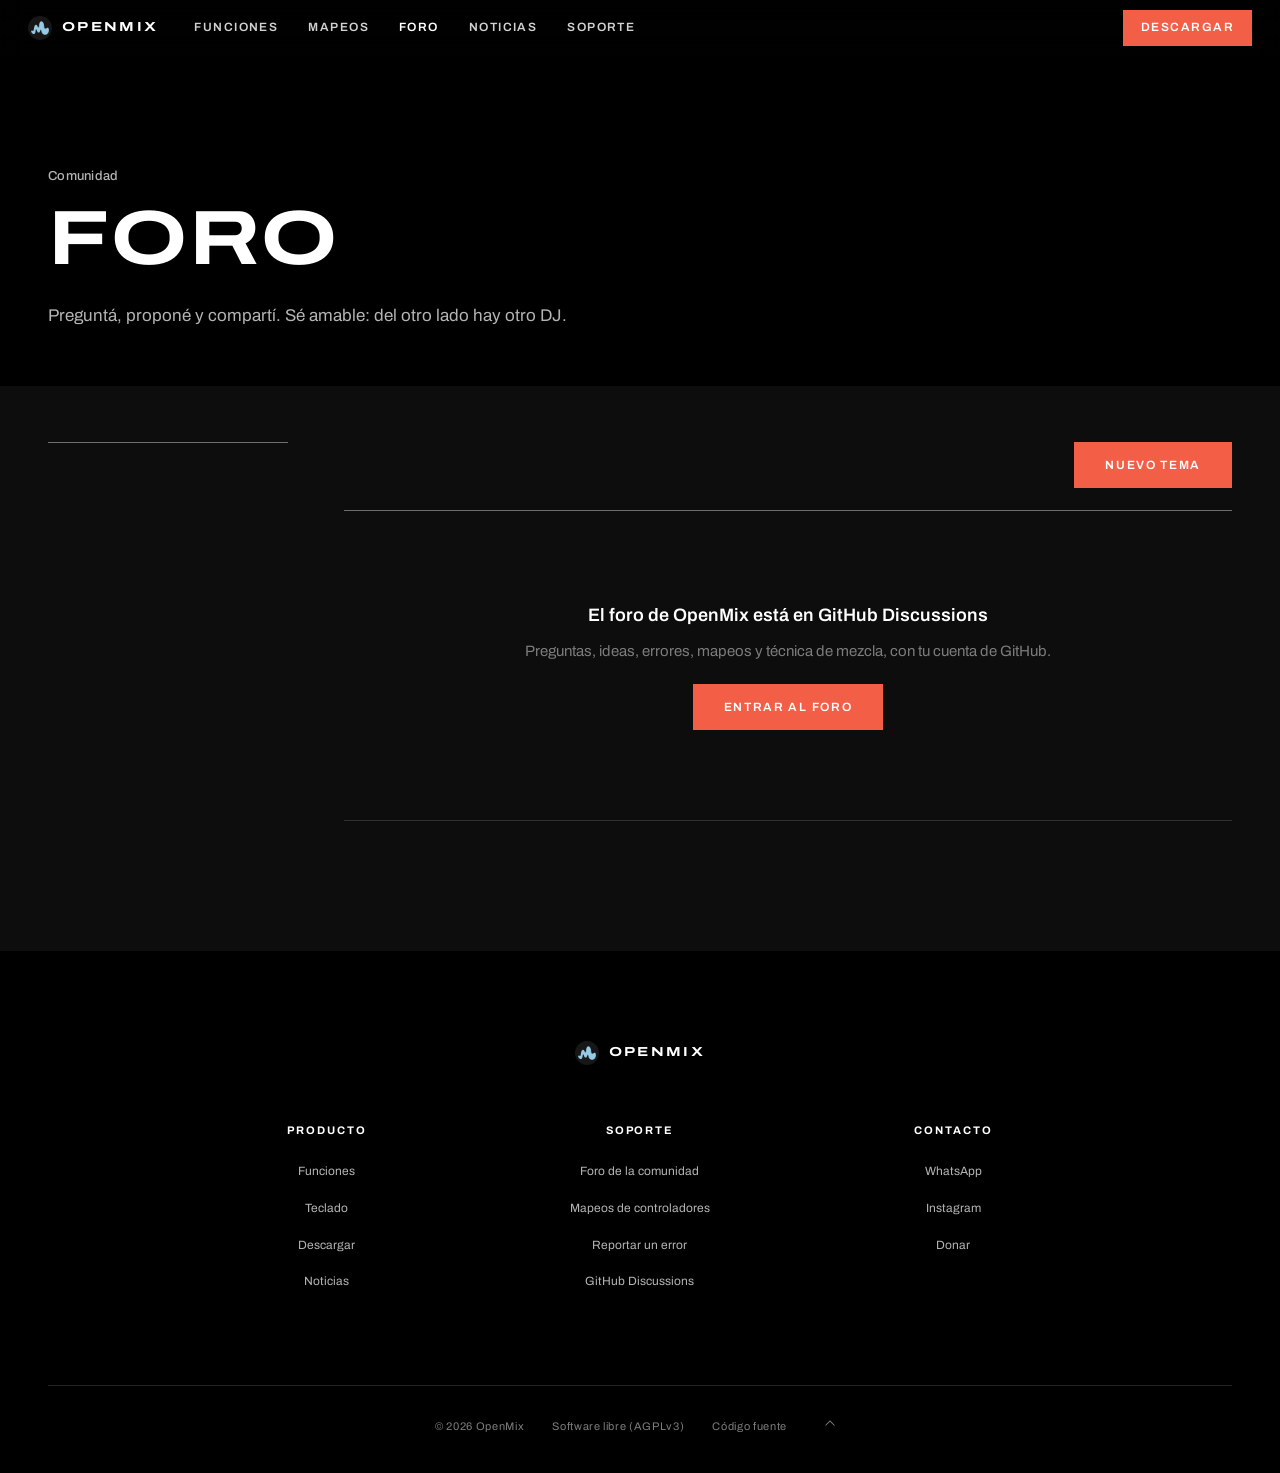
==== commit 270765d6: "Web: rediseño con animaciones (portada con la forma de onda, una animación por función) - Entrada co" ====
--- a/website/foro.html
+++ b/website/foro.html
@@ -7,9 +7,12 @@
   <meta name="description" content="Foro de la comunidad de OpenMix: ayuda, controladores, ideas y técnica de mezcla.">
   <meta name="theme-color" content="#000000">
   <link rel="icon" href="assets/img/favicon.png">
+  <link rel="preconnect" href="https://fonts.googleapis.com">
+  <link rel="preconnect" href="https://fonts.gstatic.com" crossorigin>
+  <link rel="stylesheet" href="https://fonts.googleapis.com/css2?family=Archivo:wdth,wght@62..125,400..800&display=swap">
   <link rel="stylesheet" href="assets/site.css">
 </head>
-<body>
+<body class="inner">
 
 <header class="topbar">
   <div class="wide">
@@ -17,12 +20,11 @@
     <button class="menu-toggle" aria-label="Menú">Menú</button>
     <nav class="nav">
       <a href="index.html#funciones">Funciones</a>
-      <a href="index.html#atajos">Atajos</a>
       <a href="mapeos.html">Mapeos</a>
       <a class="active" href="foro.html">Foro</a>
-      <a href="index.html#novedades">Novedades</a>
-      <a class="btn-dl push" href="index.html#descarga"><svg viewBox="0 0 16 16" fill="none" stroke="currentColor" stroke-width="1.8" stroke-linecap="round" stroke-linejoin="round"><path d="M8 2v8M4.5 6.5 8 10l3.5-3.5M3 13.5h10"/></svg>Descargar</a>
-      <a class="btn-line" href="mapeos.html">Subir mapeo</a>
+      <a href="index.html#noticias">Noticias</a>
+      <a href="index.html#contacto">Soporte</a>
+      <a class="btn-dl" href="index.html#descarga">Descargar</a>
     </nav>
   </div>
 </header>
@@ -31,7 +33,7 @@
   <section class="page-hero">
     <div class="bg" aria-hidden="true"></div>
     <div class="wrap">
-      <p class="en">Community</p>
+      <p class="en">Comunidad</p>
       <h1>Foro</h1>
       <p>Preguntá, proponé y compartí. Sé amable: del otro lado hay otro DJ.</p>
     </div>
@@ -94,24 +96,23 @@
 
 <footer>
   <div class="wrap">
-    <div class="top">
-      <a class="brand" href="index.html"><img src="assets/img/logo.png" alt="">OpenMix</a>
-    </div>
+    <div class="top"><a class="brand" href="index.html"><img src="assets/img/logo.png" alt="">OpenMix</a></div>
     <div class="cols">
-      <div><h4>Producto</h4><ul><li><a href="index.html#funciones">Funciones</a></li><li><a href="index.html#todas">Todas las funciones</a></li><li><a href="index.html#atajos">Atajos de teclado</a></li></ul></div>
-      <div><h4>Comunidad</h4><ul><li><a href="mapeos.html">Mapeos</a></li><li><a href="foro.html">Foro</a></li><li><a href="index.html#novedades">Novedades</a></li></ul></div>
-      <div><h4>Ayuda</h4><ul><li><a href="https://github.com/clipxel/OpenMix/discussions" target="_blank" rel="noopener">Discusiones en GitHub</a></li><li><a href="foro.html#c=ayuda">Ayuda</a></li><li><a href="foro.html#c=controladores">Controladores</a></li><li><a href="foro.html#c=errores">Reportar un error</a></li></ul></div>
-      <div><h4>Contacto</h4><ul><li><a href="https://chat.whatsapp.com/EfyHSpbE1KGJ3zcCKjhx4R" target="_blank" rel="noopener">Comunidad (WhatsApp)</a></li><li><a href="https://ig.me/m/nanobrunetti" target="_blank" rel="noopener">Instagram @nanobrunetti</a></li><li><a href="https://onetouch.astropay.com/payment?external_reference_id=AERRP6sKfsrGdRunEEa6gJ7V5fQ1E0gO" target="_blank" rel="noopener">♥ Donar</a></li></ul></div>
-      <div><h4>Descargar</h4><ul><li><a href="index.html#descarga">macOS</a></li><li><a href="index.html#descarga">Windows</a></li><li><a href="index.html#descarga">Linux</a></li></ul></div>
+      <div class="group"><h4>Producto</h4><ul><li><a href="index.html#funciones">Funciones</a></li><li><a href="index.html#teclado">Teclado</a></li><li><a href="index.html#descarga">Descargar</a></li><li><a href="index.html#noticias">Noticias</a></li></ul></div>
+      <div class="group"><h4>Soporte</h4><ul><li><a href="foro.html">Foro de la comunidad</a></li><li><a href="mapeos.html">Mapeos de controladores</a></li><li><a href="foro.html#c=errores">Reportar un error</a></li><li><a href="https://github.com/clipxel/OpenMix/discussions" target="_blank" rel="noopener">GitHub Discussions</a></li></ul></div>
+      <div class="group"><h4>Contacto</h4><ul><li><a href="https://chat.whatsapp.com/EfyHSpbE1KGJ3zcCKjhx4R" target="_blank" rel="noopener">WhatsApp</a></li><li><a href="https://ig.me/m/nanobrunetti" target="_blank" rel="noopener">Instagram</a></li><li><a href="https://onetouch.astropay.com/payment?external_reference_id=AERRP6sKfsrGdRunEEa6gJ7V5fQ1E0gO" target="_blank" rel="noopener">Donar</a></li></ul></div>
     </div>
     <div class="legal">
-      <span>© <span id="year"></span> OpenMix · Software libre (AGPLv3) · <a href="https://github.com/clipxel/OpenMix" target="_blank" rel="noopener">Código fuente en GitHub</a></span>
-      <button class="totop" aria-label="Volver arriba" onclick="scrollTo({top:0})"><svg viewBox="0 0 24 24" fill="none" stroke="currentColor" stroke-width="1.4"><path d="M4 4h16M6 14l6-6 6 6M12 8v13"/></svg></button>
+      <span>© <span id="year"></span> OpenMix</span>
+      <span>Software libre (AGPLv3)</span>
+      <a href="https://github.com/clipxel/OpenMix" target="_blank" rel="noopener">Código fuente</a>
+      <button class="totop" aria-label="Volver arriba" onclick="scrollTo({top:0})"><svg viewBox="0 0 24 24" fill="none" stroke="currentColor" stroke-width="1.4"><path d="M6 14l6-6 6 6"/></svg></button>
     </div>
   </div>
 </footer>
 
 <script src="assets/js/common.js"></script>
+<script src="assets/js/motion.js"></script>
 <script src="assets/js/foro.js"></script>
 </body>
 </html>
--- a/website/assets/site.css
+++ b/website/assets/site.css
@@ -1,435 +1,433 @@
 /* OpenMix — sitio web.
-   Lenguaje visual de sitio de producto de DJ: barra negra fina, Helvetica en negrita,
-   secciones blancas alternadas con bandas negras, bloques grises redondeados, botones píldora.
-   Identidad propia: coral de OpenMix (Theme.cpp) y colores de deck cian / naranja. */
+   Negro, títulos anchos en mayúscula, imágenes a pantalla completa y movimiento suave:
+   entrada con el logo, portada con la forma de onda en vivo, revelado al hacer scroll. */
 
 :root {
-  --ink: #222222;
-  --ink-2: #555555;
-  --ink-3: #797979;
-  --line: #e2e2e2;
-  --line-strong: #afafaf;
+  --black: #000000;
+  --ink: #0d0d0d;
+  --graphite: #1c1c1c;
+  --steel: #2b2b2b;
+  --line: rgba(255, 255, 255, 0.14);
+  --text: #ffffff;
+  --text-2: #b4b4b4;
+  --text-3: #7c7c7c;
   --paper: #ffffff;
-  --paper-2: #f6f6f6;
-  --paper-3: #eeeeee;
-
-  --night: #000000;
-  --night-2: #111214;
-  --night-3: #1e1f23;
-  --night-line: #2c2e33;
-  --night-text: #a8a8a8;
-
-  --accent: #f25e46;
-  --accent-hover: #e04a33;
-  --accent-soft: #f9b3a7;
-  --grad: linear-gradient(90deg, #f25e46 0%, #e84f7a 100%);
+  --paper-ink: #111111;
+  --paper-2: #f3f3f3;
+
+  --accent: #f25e46;          /* coral de OpenMix */
+  --deck-a: #2ec6e8;
+  --deck-b: #f29a3a;
   --ok: #3ccb8b;
 
-  --font: "Helvetica Neue", Helvetica, Roboto, Arial, -apple-system, BlinkMacSystemFont, sans-serif;
+  --font: "Archivo", "Helvetica Neue", Helvetica, Arial, sans-serif;
   --mono: "SF Mono", ui-monospace, Menlo, Consolas, monospace;
-  --max: 1080px;
-  --gutter: 24px;
-  --header: 44px;
+  --max: 1280px;
+  --gutter: 48px;
+  --header: 56px;
+  --ease: cubic-bezier(0.22, 0.61, 0.36, 1);
 }
 
 * { box-sizing: border-box; }
 html { scroll-behavior: smooth; scroll-padding-top: var(--header); }
-body {
-  margin: 0;
-  background: var(--paper);
-  color: var(--ink);
-  font: 15px/1.6 var(--font);
-  letter-spacing: 0.01em;
-  -webkit-font-smoothing: antialiased;
-}
-img { max-width: 100%; height: auto; display: block; }
+body { margin: 0; background: var(--ink); color: var(--text); font: 15px/1.65 var(--font); -webkit-font-smoothing: antialiased; }
+img { max-width: 100%; display: block; }
 a { color: inherit; text-decoration: none; }
 p { margin: 0; }
-h1, h2, h3 { margin: 0; font-weight: 700; line-height: 1.15; }
-::selection { background: var(--accent-soft); }
-:focus-visible { outline: 2px solid var(--accent); outline-offset: 2px; }
+ul { margin: 0; padding: 0; list-style: none; }
+h1, h2, h3, h4 { margin: 0; line-height: 1.05; }
+::selection { background: rgba(242, 94, 70, 0.45); }
+:focus-visible { outline: 1px solid currentColor; outline-offset: 3px; }
+code, kbd { font-family: var(--mono); font-size: 0.85em; }
 
 .wrap { max-width: var(--max); margin: 0 auto; padding: 0 var(--gutter); }
-.wide { max-width: 1400px; margin: 0 auto; padding: 0 var(--gutter); }
+.wide { padding: 0 28px; }
 .center { text-align: center; }
-.muted { color: var(--ink-2); }
-.dim { color: var(--ink-3); }
+.muted { color: var(--text-2); }
+.dim { color: var(--text-3); }
+.small { font-size: 13px; }
+@media (max-width: 760px) { :root { --gutter: 22px; } }
+
+/* Títulos anchos en mayúscula (el ancho viene del eje wdth de Archivo) */
+.display, .hero h1, .slide h2, .section-title, .tile b, .page-hero h1, .feature h3 {
+  font-family: var(--font); font-stretch: 125%; font-weight: 700; text-transform: uppercase; letter-spacing: 0.01em;
+}
+.kicker, .label, .eyebrow, .page-hero .en, .sec-heading .en {
+  display: block; font-size: 13px; font-weight: 500; letter-spacing: 0.02em; color: var(--text-2);
+}
+
+/* ── Entrada: logo sobre negro, después se abre la página ────────────────── */
+.intro {
+  position: fixed; inset: 0; z-index: 100; display: grid; place-items: center; background: var(--black);
+  transition: opacity 0.9s var(--ease) 0.2s, visibility 0s linear 1.2s;
+}
+.intro img { width: 78px; height: 78px; opacity: 0; transform: scale(0.86); animation: intro-logo 1.3s var(--ease) forwards; }
+.intro .word { position: absolute; top: calc(50% + 66px); font-stretch: 125%; font-weight: 700; letter-spacing: 0.32em; font-size: 13px; opacity: 0; animation: intro-word 1s var(--ease) 0.45s forwards; }
+.intro.done { opacity: 0; visibility: hidden; }
+@keyframes intro-logo { 60% { opacity: 1; transform: scale(1); } to { opacity: 1; transform: scale(1); } }
+@keyframes intro-word { to { opacity: 0.85; letter-spacing: 0.42em; } }
+html.no-intro .intro { display: none; }
 
 /* ── Barra superior ───────────────────────────────────────────────────────── */
-.topbar { position: sticky; top: 0; z-index: 30; background: var(--night); height: var(--header); }
-.topbar .wide { display: flex; align-items: center; gap: 28px; height: 100%; }
-.brand { display: inline-flex; align-items: center; gap: 8px; color: #fff; font-weight: 700; font-size: 17px; letter-spacing: 0.02em; }
-.brand img { width: 22px; height: 22px; }
-.nav { display: flex; align-items: center; gap: 22px; flex: 1; }
-.nav a { color: var(--night-text); font-size: 14px; transition: color 0.15s; }
+.topbar { position: fixed; top: 0; left: 0; right: 0; z-index: 30; height: var(--header); transition: background 0.4s var(--ease); }
+.topbar.solid, body.inner .topbar { background: rgba(0, 0, 0, 0.92); backdrop-filter: blur(12px); }
+.topbar .wide { display: flex; align-items: center; gap: 36px; height: 100%; }
+.brand { display: inline-flex; align-items: center; gap: 10px; font-stretch: 125%; font-weight: 700; font-size: 13px; letter-spacing: 0.18em; text-transform: uppercase; }
+.brand img { width: 24px; height: 24px; }
+.nav { display: flex; align-items: center; gap: 30px; flex: 1; }
+.nav a { font-size: 12px; font-weight: 600; letter-spacing: 0.12em; text-transform: uppercase; color: rgba(255, 255, 255, 0.82); transition: color 0.2s; }
 .nav a:hover, .nav a.active { color: #fff; }
-.nav .push { margin-left: auto; }
-.nav .btn-dl {
-  display: inline-flex; align-items: center; gap: 7px;
-  background: var(--grad); color: #fff; font-weight: 700; font-size: 13px;
-  padding: 5px 14px; border-radius: 6px;
-}
-.nav .btn-dl:hover { color: #fff; filter: brightness(1.08); }
-.nav .btn-line { color: #fff; border: 1px solid #fff; border-radius: 6px; padding: 4px 13px; font-size: 13px; font-weight: 700; }
-.nav .btn-line:hover { background: #fff; color: #000; }
-.nav svg { width: 14px; height: 14px; }
-.menu-toggle { display: none; margin-left: auto; background: none; border: 0; color: #fff; font: 700 13px var(--font); cursor: pointer; padding: 6px 0; }
-
-@media (max-width: 860px) {
+.nav .btn-dl { margin-left: auto; padding: 8px 18px; background: var(--accent); color: #fff; }
+.nav .btn-dl:hover { background: #ff6f57; }
+.menu-toggle { display: none; margin-left: auto; background: none; border: 0; color: #fff; font: 600 12px var(--font); letter-spacing: 0.12em; text-transform: uppercase; cursor: pointer; }
+@media (max-width: 900px) {
   .menu-toggle { display: block; }
-  .nav { display: none; position: absolute; top: var(--header); left: 0; right: 0; flex-direction: column; align-items: stretch;
-         gap: 0; background: var(--night); padding: 8px var(--gutter) 20px; border-top: 1px solid var(--night-line); }
+  .nav { display: none; position: absolute; top: var(--header); left: 0; right: 0; flex-direction: column; align-items: stretch; gap: 0;
+         background: var(--black); padding: 8px 22px 22px; }
   .nav.open { display: flex; }
-  .nav a { padding: 12px 0; border-bottom: 1px solid var(--night-line); font-size: 15px; }
-  .nav .push { margin: 0; }
-  .nav .btn-dl, .nav .btn-line { justify-content: center; margin-top: 12px; padding: 10px; border-bottom: 0; }
-  :root { --gutter: 16px; }
-}
-
-/* ── Botones ──────────────────────────────────────────────────────────────── */
-.more {
-  display: inline-flex; align-items: center; gap: 8px;
-  background: var(--accent); color: #fff;
-  font: 700 13.5px/1 var(--font); letter-spacing: 0.02em;
-  padding: 10px 15px 10px 18px; border-radius: 75px; border: 0; cursor: pointer;
-  transition: background 0.15s;
-}
-.more::after { content: ""; width: 6px; height: 6px; border: solid currentColor; border-width: 1.5px 1.5px 0 0; transform: rotate(45deg); margin-left: 2px; }
-.more:hover { background: var(--accent-hover); }
-
-.btn {
-  display: inline-flex; align-items: center; justify-content: center; gap: 8px;
-  min-height: 40px; padding: 0 22px;
-  border: 1px solid var(--ink); border-radius: 6px; background: var(--paper); color: var(--ink);
-  font: 700 14px/1 var(--font); cursor: pointer; white-space: nowrap;
-  transition: background 0.15s, color 0.15s;
-}
-.btn:hover { background: var(--ink); color: #fff; }
-.btn:disabled, .btn[aria-disabled="true"] { opacity: 0.4; cursor: default; pointer-events: none; }
-.btn.primary { background: var(--accent); border-color: var(--accent); color: #fff; }
-.btn.primary:hover { background: var(--accent-hover); border-color: var(--accent-hover); }
-.btn.ghost { border-color: transparent; background: transparent; }
-.btn.ghost:hover { background: var(--paper-3); color: var(--ink); }
-.btn.small { min-height: 32px; padding: 0 14px; font-size: 13px; }
-.btn.big { min-height: 54px; padding: 0 34px; font-size: 16px; border-radius: 75px; }
-.btn svg { width: 16px; height: 16px; }
-.on-dark .btn { background: transparent; border-color: #fff; color: #fff; }
-.on-dark .btn:hover { background: #fff; color: #000; }
-.on-dark .btn.primary { background: var(--accent); border-color: var(--accent); }
-.on-dark .btn.primary:hover { background: var(--accent-hover); color: #fff; }
-
-/* Etiqueta rectangular con borde */
-.tag {
-  display: inline-block; border: 1px solid currentColor; color: var(--ink-3);
-  font-size: 10.5px; font-weight: 700; letter-spacing: 0.06em; text-transform: uppercase;
-  padding: 1px 8px; border-radius: 3px; white-space: nowrap; line-height: 1.6;
-}
-.tag.accent { color: var(--accent); }
-
-/* Encabezado de sección: rótulo chico en color + título grande liviano */
-.sec-heading { text-align: center; display: grid; gap: 6px; margin-bottom: 48px; }
-.sec-heading .en { color: var(--accent); font-weight: 700; font-size: 16px; letter-spacing: 0.04em; }
-.sec-heading h2 { font-size: clamp(24px, 3vw, 30px); font-weight: 400; line-height: 1.4; }
-.sec-heading p { color: var(--ink-2); max-width: 640px; margin: 6px auto 0; }
-
-/* ── Hero ─────────────────────────────────────────────────────────────────── */
-.hero {
-  position: relative; overflow: hidden; background: var(--night);
-  min-height: min(78vh, 760px); display: grid; place-items: center; text-align: center; color: #fff;
-}
-.hero .bg {
-  position: absolute; inset: 0; background: url("img/openmix-performance.png") center 30% / cover no-repeat;
-  filter: saturate(1.2) brightness(0.42) blur(2px); transform: scale(1.08);
-}
-.hero::after { content: ""; position: absolute; inset: 0; background: radial-gradient(ellipse at center, rgba(0,0,0,0.1) 0%, rgba(0,0,0,0.78) 78%); }
-.hero .inner { position: relative; z-index: 1; padding: 80px var(--gutter); display: grid; justify-items: center; gap: 18px; }
-.hero .logo { display: flex; align-items: center; gap: 0.22em; font-size: clamp(44px, 8vw, 84px); font-weight: 700; letter-spacing: 0.01em; line-height: 1; }
-.hero .logo img { width: 1.05em; height: 1.05em; }
-.hero .tagline { font-size: clamp(17px, 2vw, 22px); font-weight: 700; max-width: 680px; }
-.hero .download-cta { margin-top: 18px; }
-
-.download-cta { display: grid; justify-items: center; gap: 10px; }
-.download-cta .meta { font-size: 13px; color: var(--night-text); }
-.download-cta .notice { font-size: 13px; color: #d0d0d0; max-width: 520px; }
+  .nav a { padding: 15px 0; border-bottom: 1px solid var(--line); }
+  .nav .btn-dl { margin: 18px 0 0; text-align: center; border: 0; }
+}
+
+/* ── Botones ─────────────────────────────────────────────────────────────── */
+.btn, .more, .back {
+  display: inline-flex; align-items: center; justify-content: center; gap: 10px;
+  min-height: 46px; padding: 0 30px; cursor: pointer; border-radius: 0;
+  font: 600 12px var(--font); letter-spacing: 0.14em; text-transform: uppercase;
+  color: #fff; background: var(--accent); border: 1px solid var(--accent); transition: background 0.2s, color 0.2s, border-color 0.2s;
+}
+.btn:hover, .more:hover { background: #ff6f57; border-color: #ff6f57; }
+.btn.big { min-height: 54px; padding: 0 40px; }
+.btn.small { min-height: 34px; padding: 0 16px; font-size: 11px; }
+.btn.ghost, .back { background: transparent; border-color: rgba(255, 255, 255, 0.35); color: #fff; }
+.btn.ghost:hover, .back:hover { border-color: #fff; background: transparent; }
+.btn[aria-disabled="true"] { opacity: 0.4; pointer-events: none; }
+.btn svg { width: 15px; height: 15px; }
+
+/* "DESCUBRIR ⟩": texto chico + flecha en un círculo */
+.discover { display: inline-flex; align-items: center; gap: 12px; font-size: 11px; font-weight: 600; letter-spacing: 0.16em; text-transform: uppercase; }
+.discover i { display: inline-grid; place-items: center; width: 30px; height: 30px; border: 1px solid currentColor; border-radius: 50%; transition: background 0.25s, color 0.25s; }
+.discover i::before { content: ""; width: 6px; height: 6px; border-top: 1.5px solid currentColor; border-right: 1.5px solid currentColor; transform: translateX(-1px) rotate(45deg); }
+.discover:hover i { background: #fff; color: #000; }
+.on-paper .discover:hover i { background: #000; color: #fff; }
+
+/* ── Portada a pantalla completa con diapositivas ────────────────────────── */
+.hero { position: relative; height: 100vh; min-height: 620px; overflow: hidden; background: var(--black); }
+.slide { position: absolute; inset: 0; opacity: 0; visibility: hidden; transition: opacity 1.2s var(--ease), visibility 0s linear 1.2s; }
+.slide.on { opacity: 1; visibility: visible; transition: opacity 1.2s var(--ease); }
+.slide .media { position: absolute; inset: 0; }
+.slide .media canvas { width: 100%; height: 100%; display: block; }
+.slide .shot { position: absolute; inset: -4%; background: url("img/openmix-performance.png") no-repeat; background-size: cover; transform: scale(1.0); filter: brightness(0.42) saturate(0.85); }
+.slide.on .shot { animation: drift 9s linear forwards; }
+@keyframes drift { from { transform: scale(1.0) translate3d(0, 0, 0); } to { transform: scale(1.09) translate3d(-1.2%, -1%, 0); } }
+.slide .media::after { content: ""; position: absolute; inset: 0; background: linear-gradient(180deg, rgba(0,0,0,0.55) 0%, rgba(0,0,0,0) 30%, rgba(0,0,0,0.1) 55%, rgba(0,0,0,0.88) 100%); }
+.slide .copy { position: absolute; left: 0; right: 0; bottom: 120px; z-index: 2; }
+.slide .copy > * { opacity: 0; transform: translateY(24px); transition: opacity 0.9s var(--ease), transform 0.9s var(--ease); }
+.slide.on .copy > * { opacity: 1; transform: none; }
+.slide.on .copy > *:nth-child(2) { transition-delay: 0.12s; }
+.slide.on .copy > *:nth-child(3) { transition-delay: 0.24s; }
+.slide.on .copy > *:nth-child(4) { transition-delay: 0.36s; }
+.slide h2 { font-size: clamp(44px, 7.4vw, 112px); margin: 10px 0 26px; }
+.slide .download-cta { justify-items: start; gap: 10px; }
+.hero-controls { position: absolute; left: 0; right: 0; bottom: 40px; z-index: 3; display: flex; justify-content: center; gap: 14px; }
+.hero-controls button.dot-btn { position: relative; width: 26px; height: 26px; padding: 0; background: none; border: 0; cursor: pointer; }
+.hero-controls button.dot-btn::before { content: ""; position: absolute; left: 50%; top: 50%; width: 6px; height: 6px; margin: -3px; border-radius: 50%; background: rgba(255,255,255,0.55); }
+.hero-controls button.dot-btn.on::before { background: #fff; }
+.hero-controls svg { position: absolute; inset: 0; width: 26px; height: 26px; transform: rotate(-90deg); opacity: 0; }
+.hero-controls button.dot-btn.on svg { opacity: 1; }
+.hero-controls svg circle { fill: none; stroke: var(--accent); stroke-width: 1.5; stroke-dasharray: 69.1; stroke-dashoffset: 69.1; }
+.hero-controls button.dot-btn.on svg circle { animation: ring var(--slide-ms, 7000ms) linear forwards; }
+.hero.paused .hero-controls button.dot-btn.on svg circle { animation-play-state: paused; }
+@keyframes ring { to { stroke-dashoffset: 0; } }
+.hero-pause { position: absolute; right: 28px; bottom: 40px; z-index: 3; width: 30px; height: 30px; border-radius: 50%; border: 1px solid rgba(255,255,255,0.6); background: none; color: #fff; cursor: pointer; font-size: 9px; letter-spacing: 1px; }
+.scroll-cue { position: absolute; left: 50%; bottom: 0; width: 1px; height: 28px; background: rgba(255,255,255,0.5); z-index: 3; animation: cue 2.4s var(--ease) infinite; }
+@keyframes cue { 0% { transform: scaleY(0); transform-origin: top; } 50% { transform: scaleY(1); transform-origin: top; } 51% { transform-origin: bottom; } 100% { transform: scaleY(0); transform-origin: bottom; } }
+
+.download-cta { display: grid; gap: 12px; justify-items: start; }
+.download-cta .meta, .download-cta .notice { font-size: 12px; color: var(--text-2); max-width: 520px; }
 .download-cta .notice:empty { display: none; }
-.terminal-install { width: 100%; max-width: 560px; margin-top: 6px; }
-.terminal-install .label { font-size: 13px; color: #d0d0d0; margin-bottom: 8px; }
-.terminal-install .cmd { display: flex; align-items: center; gap: 8px; background: var(--night-3); border: 1px solid var(--night-line);
-  border-radius: 10px; padding: 8px 8px 8px 14px; text-align: left; }
-.terminal-install .cmd code { flex: 1; min-width: 0; font: 12.5px/1.5 var(--mono); color: #f0f0f0; background: none; padding: 0; overflow-x: auto; white-space: nowrap; }
-.terminal-install .copy { flex: none; font: 600 12px var(--font); color: #fff; background: var(--accent); border: 0; border-radius: 999px;
-  padding: 6px 14px; cursor: pointer; }
-.terminal-install .copy:hover { background: var(--accent-hover); }
-.download-cta .meta a { color: #fff; text-decoration: underline; text-underline-offset: 3px; }
-
-/* ── Tarjetas bajo el hero ────────────────────────────────────────────────── */
-.banners { padding: 10px 0 0; }
-.banners .row { display: grid; grid-template-columns: repeat(3, 1fr); gap: 10px; padding: 0 10px; }
-@media (max-width: 800px) { .banners .row { grid-template-columns: 1fr; } }
-.banner {
-  position: relative; aspect-ratio: 16 / 7; overflow: hidden; color: #fff; display: flex; align-items: flex-end;
-  padding: 20px 22px; background: var(--night-3);
-}
-.banner .img { position: absolute; inset: 0; background: url("img/openmix-performance.png") no-repeat; transition: transform 0.4s; }
-.banner::before { content: ""; position: absolute; inset: 0; z-index: 1; background: linear-gradient(180deg, rgba(0,0,0,0) 15%, rgba(0,0,0,0.88) 100%); }
-.banner:hover .img { transform: scale(1.04); }
-.banner .txt { position: relative; z-index: 2; display: grid; gap: 4px; }
-.banner .txt b { font-size: 19px; }
-.banner .txt span { font-size: 13px; color: #d6d6d6; }
-
-/* ── Intro + bloques destacados ───────────────────────────────────────────── */
-.intro { padding: 80px 0 40px; text-align: center; }
-.intro h2 { font-size: clamp(26px, 3.4vw, 34px); }
-.intro p { color: var(--ink-2); margin-top: 14px; }
-
-.usp { padding: 0 0 24px; }
-.usp-block {
-  display: grid; grid-template-columns: 0.85fr 1.15fr; gap: 40px; align-items: center;
-  background: var(--paper-2); border-radius: 22px; padding: 64px 56px; margin-bottom: 24px;
-}
-.usp-block.dark { background: #262626; color: #fff; }
-.usp-block.dark .lead, .usp-block.dark .note { color: #cfcfcf; }
-.usp-block.flip { grid-template-columns: 1.15fr 0.85fr; }
-.usp-block.flip .copy { order: 2; }
-.usp-block .copy { display: grid; gap: 16px; align-content: center; justify-items: start; }
-.usp-block h3 { font-size: clamp(32px, 4.2vw, 46px); line-height: 1.12; }
-.usp-block .lead { font-size: 17px; font-weight: 700; line-height: 1.45; }
-.usp-block .note { font-size: 12px; color: var(--ink-3); line-height: 1.5; }
-@media (max-width: 860px) {
-  .usp-block, .usp-block.flip { grid-template-columns: 1fr; padding: 40px 24px; border-radius: 16px; }
-  .usp-block.flip .copy { order: 0; }
-}
-
-/* Laptop dibujada en CSS con una captura recortada adentro */
-.laptop { width: 100%; max-width: 620px; justify-self: center; }
-.laptop .lid { background: #1b1b1b; border: 2px solid #3a3a3a; border-radius: 14px 14px 0 0; padding: 3.2% 3.2% 2.6%; }
-.laptop .screen-img { aspect-ratio: 16 / 10; background: url("img/openmix-performance.png") no-repeat #111214; border-radius: 2px; }
-.laptop .base { height: 14px; background: linear-gradient(180deg, #d8d8d8, #a9a9a9); border-radius: 0 0 14px 14px; margin: 0 -6%; position: relative; }
-.laptop .base::before { content: ""; position: absolute; left: 50%; top: 0; width: 16%; height: 5px; transform: translateX(-50%); background: #8c8c8c; border-radius: 0 0 6px 6px; }
-.usp-block.dark .laptop .lid { border-color: #4a4a4a; }
-
-/* ── Banda negra con título enorme ────────────────────────────────────────── */
-.band { position: relative; background: var(--night); color: #fff; overflow: hidden; }
-.band .wide { display: grid; grid-template-columns: 1.1fr 1fr; gap: 40px; align-items: center; min-height: 560px; padding-top: 72px; padding-bottom: 72px; }
-@media (max-width: 860px) { .band .wide { grid-template-columns: 1fr; min-height: 0; } }
-.band h2 { font-size: clamp(36px, 4.6vw, 58px); line-height: 1.2; }
-.band .copy { display: grid; gap: 22px; justify-items: start; }
-.band .copy p { color: #cfcfcf; font-size: 17px; max-width: 520px; }
-
-/* Mosaico de recortes inclinados */
-.collage { position: relative; height: 460px; }
-.collage .shot {
-  position: absolute; width: 40%; aspect-ratio: 3 / 4; border-radius: 14px; overflow: hidden;
-  background: url("img/openmix-performance.png") no-repeat #111214;
-  box-shadow: 0 30px 60px rgba(0, 0, 0, 0.6); transform: rotate(-24deg);
-  border: 1px solid #2a2a2a;
-}
-@media (max-width: 860px) { .collage { height: 340px; } }
-
-/* ── Todas las funciones: tarjetas con listas de verificación ─────────────── */
-.features { padding: 96px 0; }
-.feature-cards { display: grid; grid-template-columns: repeat(3, 1fr); gap: 20px; }
-@media (max-width: 900px) { .feature-cards { grid-template-columns: 1fr 1fr; } }
-@media (max-width: 600px) { .feature-cards { grid-template-columns: 1fr; } }
-.fcard { border: 1px solid var(--line-strong); border-radius: 6px; padding: 24px 24px 20px; background: var(--paper); }
-.fcard h3 { font-size: 22px; display: flex; align-items: center; gap: 10px; }
-.fcard h3 i { width: 10px; height: 10px; border-radius: 50%; background: var(--accent); flex: none; }
-.fcard .sub { font-size: 13px; color: var(--ink-3); margin: 6px 0 14px; font-weight: 700; }
-.checks { list-style: none; margin: 0; padding: 14px 16px; background: var(--paper-2); border-radius: 4px; display: grid; gap: 7px; }
-.checks li { font-size: 13px; line-height: 1.5; padding-left: 20px; position: relative; }
-.checks li::before {
-  content: ""; position: absolute; left: 2px; top: 0.35em; width: 9px; height: 5px;
-  border: solid var(--accent); border-width: 0 0 2px 2px; transform: rotate(-45deg);
-}
-.checks a { color: var(--accent); font-weight: 700; }
-
-/* ── Atajos ───────────────────────────────────────────────────────────────── */
-.shortcuts { background: var(--paper-2); padding: 96px 0; }
-.table-wrap { background: var(--paper); border: 1px solid var(--line); border-radius: 6px; overflow-x: auto; }
-.table { width: 100%; border-collapse: collapse; font-size: 14px; }
-.table th { text-align: left; font-size: 12px; letter-spacing: 0.06em; text-transform: uppercase; padding: 14px 18px; border-bottom: 2px solid var(--ink); }
-.table td { padding: 12px 18px; border-bottom: 1px solid var(--line); }
-.table tr:last-child td { border-bottom: 0; }
-.deck-a { color: #1a9fbd; }
-.deck-b { color: #d77d16; }
-kbd {
-  display: inline-block; min-width: 24px; padding: 2px 7px; margin: 1px 2px;
-  border: 1px solid var(--line-strong); border-bottom-width: 2px; border-radius: 4px;
-  background: var(--paper); font: 700 12px/18px var(--mono); text-align: center; color: var(--ink);
-}
-
-/* ── Novedades: etiqueta, fecha, título y flecha ──────────────────────────── */
-.news { padding: 96px 0; }
-.news-list { list-style: none; margin: 0; padding: 0; border-top: 1px solid var(--line); }
-.news-list a, .news-list .row {
-  display: grid; grid-template-columns: 120px 170px 1fr 20px; gap: 18px; align-items: center;
-  padding: 14px 4px; border-bottom: 1px solid var(--line); font-size: 14px;
-}
-.news-list a:hover { background: var(--paper-2); }
-.news-list .date { color: var(--ink-3); }
-.news-list .arrow { width: 16px; height: 16px; color: var(--ink-3); }
-.news-list .tag { justify-self: start; }
-.news-list .row { grid-template-columns: 1fr; color: var(--ink-3); text-align: center; padding: 28px; }
-@media (max-width: 700px) {
-  .news-list a { grid-template-columns: 1fr 20px; gap: 4px 12px; }
-  .news-list a > * { grid-column: 1; }
-  .news-list a .arrow { grid-column: 2; grid-row: 1 / span 3; }
-}
-.news .all { text-align: center; margin-top: 32px; }
-
-/* ── Llamada final con fondo ──────────────────────────────────────────────── */
-.cta { position: relative; overflow: hidden; color: #fff; background: var(--night); }
-.cta .bg { position: absolute; inset: 0; background: url("img/openmix-performance.png") center / cover no-repeat; filter: blur(3px) brightness(0.32); transform: scale(1.05); }
-.cta .wrap { position: relative; padding-top: 88px; padding-bottom: 88px; display: grid; gap: 40px; justify-items: center; text-align: center; }
-.cta h2 { font-size: clamp(26px, 3.2vw, 34px); }
-
-.platforms { display: grid; grid-template-columns: repeat(3, 1fr); gap: 24px; width: 100%; }
-@media (max-width: 800px) { .platforms { grid-template-columns: 1fr; } }
-.platform { display: grid; gap: 12px; justify-items: center; align-content: start; padding: 8px; }
-.platform h3 { font-size: 24px; letter-spacing: 0.04em; text-transform: uppercase; color: #fff; display: flex; align-items: center; gap: 10px; }
-.platform h3 svg { width: 22px; height: 22px; }
-.platform.current h3 { color: var(--accent-soft); }
-.platform .req { font-size: 13px; color: #c9c9c9; }
-.platform .file { font: 12px/1.4 var(--mono); color: #8e8e8e; }
-.platform .btn { min-width: 220px; }
-.platform .pill { font-size: 11px; font-weight: 700; letter-spacing: 0.06em; text-transform: uppercase; color: var(--accent-soft); display: inline-flex; gap: 6px; align-items: center; border: 0; padding: 0; }
-.platform .pill .dot { display: block; width: 6px; height: 6px; border-radius: 50%; background: var(--accent); }
-
-/* ── Pie ──────────────────────────────────────────────────────────────────── */
-footer { background: var(--night); color: var(--night-text); font-size: 13px; padding: 56px 0 32px; }
-footer .top { display: flex; justify-content: space-between; align-items: center; gap: 16px; margin-bottom: 36px; }
-footer .cols { display: grid; grid-template-columns: repeat(4, 1fr); gap: 28px; }
-@media (max-width: 700px) { footer .cols { grid-template-columns: 1fr 1fr; } }
-footer h4 { color: #fff; font-size: 14px; margin: 0 0 10px; }
-footer ul { list-style: none; margin: 0; padding: 0; display: grid; gap: 6px; }
-footer a:hover { color: #fff; }
-footer .legal { margin-top: 44px; padding-top: 18px; border-top: 1px solid var(--night-line); display: flex; justify-content: space-between; align-items: center; flex-wrap: wrap; gap: 12px; font-size: 12px; color: #6f6f6f; }
-.totop { width: 36px; height: 36px; display: grid; place-items: center; border: 0; background: none; color: #fff; cursor: pointer; }
-.totop svg { width: 26px; height: 26px; }
-
-/* ── Páginas internas ─────────────────────────────────────────────────────── */
-.page-hero { background: var(--night); color: #fff; padding: 80px 0 72px; position: relative; overflow: hidden; }
-.page-hero .bg { position: absolute; inset: 0; background: url("img/openmix-performance.png") center 40% / cover no-repeat; filter: brightness(0.28) blur(2px); transform: scale(1.05); }
-.page-hero .wrap { position: relative; display: grid; gap: 12px; }
-.page-hero .en { color: var(--accent-soft); font-weight: 700; letter-spacing: 0.04em; }
-.page-hero h1 { font-size: clamp(38px, 5vw, 56px); }
-.page-hero p { color: #cfcfcf; font-size: 17px; max-width: 640px; }
-.page-body { padding: 48px 0 96px; }
-
-.toolbar { display: flex; flex-wrap: wrap; gap: 10px; align-items: center; margin-bottom: 20px; }
+.terminal-install { width: 100%; max-width: 560px; }
+.terminal-install .label { margin-bottom: 6px; font-size: 12px; }
+.terminal-install .cmd { display: flex; align-items: center; gap: 10px; height: 42px; padding: 0 6px 0 14px; background: rgba(255,255,255,0.08); border: 1px solid var(--line); }
+.terminal-install code { flex: 1; overflow: hidden; text-overflow: ellipsis; white-space: nowrap; color: var(--text-2); }
+.terminal-install .copy { height: 30px; padding: 0 12px; border: 0; background: #fff; color: #000; font: 600 11px var(--font); letter-spacing: 0.1em; text-transform: uppercase; cursor: pointer; }
+
+/* ── Revelado al hacer scroll ────────────────────────────────────────────── */
+.reveal { opacity: 0; transform: translateY(36px); transition: opacity 1s var(--ease), transform 1s var(--ease); }
+.reveal.in { opacity: 1; transform: none; }
+.reveal.d1 { transition-delay: 0.1s; } .reveal.d2 { transition-delay: 0.2s; } .reveal.d3 { transition-delay: 0.3s; }
+@media (prefers-reduced-motion: reduce) {
+  .reveal { opacity: 1; transform: none; }
+  .slide.on .shot, .scroll-cue { animation: none; }
+  .intro { display: none; }
+}
+
+/* ── Secciones ───────────────────────────────────────────────────────────── */
+.section { padding: 130px 0; }
+.on-paper { background: var(--paper); color: var(--paper-ink); }
+.on-paper .kicker, .on-paper .label { color: #6f6f6f; }
+.graphite { background: var(--graphite); }
+.section-title { font-size: clamp(34px, 4.6vw, 64px); margin: 10px 0 64px; }
+@media (max-width: 760px) { .section { padding: 84px 0; } .section-title { margin-bottom: 40px; } }
+
+/* Funciones (fondo blanco) */
+.specs { display: grid; grid-template-columns: repeat(3, 1fr); gap: 56px 48px; }
+.spec { padding-top: 22px; border-top: 1px solid #d9d9d9; }
+.spec h3 { font-size: 14px; font-weight: 700; letter-spacing: 0.12em; text-transform: uppercase; margin-bottom: 16px; }
+.spec li { padding: 3px 0; font-size: 15px; color: #444; }
+.spec a { text-decoration: underline; text-underline-offset: 3px; }
+@media (max-width: 960px) { .specs { grid-template-columns: 1fr 1fr; } }
+@media (max-width: 600px) { .specs { grid-template-columns: 1fr; } }
+
+/* Mosaico a todo el ancho */
+.tiles { display: grid; grid-template-columns: 1fr 1fr; gap: 3px; background: var(--black); }
+.tile { position: relative; display: grid; place-items: center; text-align: center; min-height: 64vh; overflow: hidden; background: var(--black); }
+.tile .tshot { position: absolute; inset: 0; background: url("img/openmix-performance.png") no-repeat; background-size: 230% auto;
+  transform: scale(1.02); transition: transform 1.4s var(--ease), filter 0.6s; filter: brightness(0.3) saturate(0.8); }
+.tile:hover .tshot { transform: scale(1.08); filter: brightness(0.45); }
+.tile .txt { position: relative; z-index: 1; display: grid; gap: 14px; justify-items: center; padding: 24px; }
+.tile .txt span.kicker { color: rgba(255,255,255,0.86); }
+.tile b { font-size: clamp(28px, 3.4vw, 50px); }
+@media (max-width: 760px) { .tiles { grid-template-columns: 1fr; } .tile { min-height: 52vh; } }
+.crop {
+  display: block; width: 100%;
+  background: url("img/openmix-performance.png") no-repeat;
+  /* --w, --h: fracción del ancho/alto de la captura; --x, --y: su esquina */
+  background-size: calc(100% / var(--w)) auto;
+  background-position: calc(var(--x) / (1 - var(--w)) * 100%) calc(var(--y) / (1 - var(--h)) * 100%);
+}
+
+/* Teclado */
+.table-wrap { overflow-x: auto; }
+.table { width: 100%; border-collapse: collapse; font-size: 15px; }
+.table th { text-align: left; font-size: 12px; font-weight: 700; letter-spacing: 0.14em; text-transform: uppercase; color: var(--text-2); padding: 0 0 16px; border-bottom: 1px solid rgba(255,255,255,0.4); }
+.table td { padding: 15px 28px 15px 0; border-bottom: 1px solid var(--line); color: var(--text-2); white-space: nowrap; }
+.table td:last-child { color: #fff; white-space: normal; }
+.table .deck-a { color: var(--deck-a); }
+.table .deck-b { color: var(--deck-b); }
+kbd { display: inline-block; min-width: 26px; padding: 2px 7px; margin-right: 3px; text-align: center; border: 1px solid rgba(255,255,255,0.28); color: #fff; font-size: 12px; }
+
+/* Descarga (banda gris, al centro) */
+.download-band { text-align: center; }
+.download-band .section-title { margin-bottom: 20px; }
+.download-band .lead { color: var(--text-2); margin-bottom: 40px; }
+.download-band .download-cta { justify-items: center; }
+.download-band .terminal-install { margin: 6px auto 0; }
+.platforms { display: grid; grid-template-columns: repeat(3, 1fr); gap: 3px; margin-top: 80px; text-align: left; }
+.platform { position: relative; display: grid; gap: 10px; align-content: start; padding: 36px; background: rgba(255,255,255,0.05); }
+.platform h3 { display: flex; align-items: center; gap: 12px; font-size: 14px; font-weight: 700; letter-spacing: 0.14em; text-transform: uppercase; }
+.platform h3 svg { width: 20px; height: 20px; color: var(--text-3); }
+.platform .btn { justify-self: start; margin-top: 16px; background: transparent; border-color: rgba(255,255,255,0.4); }
+.platform .btn.primary { background: var(--accent); border-color: var(--accent); }
+.platform .req { color: var(--text-2); font-size: 14px; }
+.platform .file { color: var(--text-3); font: 12px var(--mono); }
+.platform .pill { position: absolute; top: 36px; right: 36px; }
+@media (max-width: 860px) { .platforms { grid-template-columns: 1fr; } }
+
+/* Noticias (fondo blanco, home.js) */
+.news-list { border-top: 1px solid #111; }
+.news-list li { border-bottom: 1px solid #dcdcdc; }
+.news-list li.row { padding: 24px 0; color: #777; }
+.news-list a { display: grid; grid-template-columns: 160px 200px 1fr 30px; gap: 24px; align-items: center; padding: 24px 0; }
+.news-list .tag { font-size: 11px; font-weight: 700; letter-spacing: 0.14em; text-transform: uppercase; color: #777; }
+.news-list .tag.accent { color: var(--accent); }
+.news-list .date { font-size: 13px; color: #777; }
+.news-list .title { font-size: 17px; font-weight: 500; }
+.news-list .arrow { width: 16px; height: 16px; transition: transform 0.25s var(--ease); }
+.news-list a:hover .arrow { transform: translateX(5px); }
+.news .all { margin-top: 36px; }
+.news .all .more { background: transparent; border: 0; padding: 0; min-height: 0; color: #111; }
+.news .all .more::after { content: ""; display: inline-grid; width: 30px; height: 30px; margin-left: 2px; border: 1px solid currentColor; border-radius: 50%;
+  background: no-repeat center / 7px url("data:image/svg+xml,%3Csvg xmlns='http://www.w3.org/2000/svg' viewBox='0 0 8 12'%3E%3Cpath d='M1 1l5 5-5 5' fill='none' stroke='%23111' stroke-width='1.6'/%3E%3C/svg%3E"); }
+@media (max-width: 760px) { .news-list a { grid-template-columns: 1fr 20px; gap: 6px 14px; } .news-list .tag, .news-list .date { grid-column: 1; } }
+
+/* Contacto */
+.contact-grid { display: grid; grid-template-columns: repeat(3, 1fr); gap: 3px; }
+.contact-grid > div { display: grid; gap: 14px; align-content: start; padding: 44px 40px; background: rgba(255,255,255,0.04); }
+.contact-grid h3 { font-size: 14px; font-weight: 700; letter-spacing: 0.14em; text-transform: uppercase; }
+.contact-grid p { color: var(--text-2); }
+.contact-grid .links { display: grid; gap: 14px; margin-top: 10px; }
+@media (max-width: 860px) { .contact-grid { grid-template-columns: 1fr; } }
+
+/* ── Páginas internas (foro, mapeos) ─────────────────────────────────────── */
+body.inner main { padding-top: var(--header); }
+.page-hero { padding: 110px 0 56px; background: var(--black); }
+.page-hero .bg { display: none; }
+.page-hero h1 { font-size: clamp(40px, 6vw, 84px); margin: 12px 0 22px; }
+.page-hero p:not(.en) { color: var(--text-2); font-size: 17px; max-width: 680px; }
+.page-body { padding: 56px 0 130px; }
+
+.toolbar { display: flex; flex-wrap: wrap; align-items: center; gap: 12px; margin-bottom: 22px; }
 .toolbar .spacer { flex: 1; }
-
-/* Selector tipo píldora */
-.segmented { display: inline-flex; background: var(--paper-3); border-radius: 50px; padding: 3px; }
-.segmented button {
-  border: 0; background: transparent; color: var(--ink); cursor: pointer;
-  font: 700 13px/1 var(--font); padding: 10px 18px; border-radius: 50px;
-}
-.segmented button.on { background: var(--accent); color: #fff; }
-
+.search, .sort, .field input, .field select, .field textarea {
+  height: 44px; padding: 0 14px; border-radius: 0; background: transparent; border: 1px solid rgba(255,255,255,0.22); color: #fff; font: 14px var(--font); outline: none;
+}
+.sort option, .field select option { color: #000; }
+.search { width: 320px; max-width: 100%; }
+.search:focus, .sort:focus, .field input:focus, .field select:focus, .field textarea:focus { border-color: #fff; }
+.segmented { display: inline-flex; border: 1px solid rgba(255,255,255,0.22); }
+.segmented button { height: 42px; padding: 0 18px; background: none; border: 0; color: var(--text-2); font: 600 11px var(--font); letter-spacing: 0.12em; text-transform: uppercase; cursor: pointer; }
+.segmented button + button { border-left: 1px solid rgba(255,255,255,0.22); }
+.segmented button.on { background: #fff; color: #000; }
+
+.panel { border-top: 1px solid rgba(255,255,255,0.4); }
+.panel-pad { padding: 28px 0; }
+.list { display: grid; }
+.item { display: grid; grid-template-columns: 1fr auto; gap: 24px; align-items: center; padding: 24px 0; border-bottom: 1px solid var(--line); }
+a.item:hover .title { color: var(--accent); }
+.item .title { display: flex; align-items: center; gap: 10px; font-size: 17px; font-weight: 600; transition: color 0.2s; }
+.item .sub { color: var(--text-3); font-size: 13px; margin-top: 4px; }
+.item .desc { color: var(--text-2); font-size: 15px; margin-top: 8px; max-width: 780px; }
+.item .side { display: flex; align-items: center; gap: 14px; color: var(--text-3); font-size: 13px; white-space: nowrap; }
+.empty { display: grid; gap: 8px; justify-items: center; text-align: center; padding: 90px 20px; color: var(--text-3); border-bottom: 1px solid var(--line); }
+.empty strong { color: #fff; font-size: 18px; font-weight: 600; }
+.pill { display: inline-flex; align-items: center; gap: 6px; padding: 2px 8px; font-size: 10px; font-weight: 700; letter-spacing: 0.12em; text-transform: uppercase; border: 1px solid rgba(255,255,255,0.3); color: var(--text-2); }
+.pill.official { border-color: var(--ok); color: var(--ok); }
+.pill .dot, .dot { width: 6px; height: 6px; border-radius: 50%; background: currentColor; }
+
+.forum { display: grid; grid-template-columns: 240px 1fr; gap: 56px; }
+.cats { display: grid; align-content: start; border-top: 1px solid rgba(255,255,255,0.4); }
+.cats button { display: flex; justify-content: space-between; align-items: center; gap: 12px; padding: 14px 0; background: none; border: 0; border-bottom: 1px solid var(--line); color: var(--text-2); font: 14px var(--font); text-align: left; cursor: pointer; }
+.cats button:hover { color: #fff; }
+.cats button.on { color: #fff; font-weight: 700; box-shadow: inset 2px 0 0 var(--accent); padding-left: 14px; }
+.cats .n { color: var(--text-3); font-size: 12px; font-weight: 400; }
+.post { padding: 28px 0; border-bottom: 1px solid var(--line); }
+.post .who { display: flex; align-items: center; gap: 10px; color: var(--text-3); font-size: 13px; margin-bottom: 14px; }
+.post .who b { color: #fff; }
+.post .body { white-space: pre-wrap; color: var(--text-2); }
+.avatar { display: inline-grid; place-items: center; width: 28px; height: 28px; border-radius: 50%; color: #000; font-size: 11px; font-weight: 700; }
+@media (max-width: 860px) { .forum { grid-template-columns: 1fr; gap: 28px; } }
+
+.form { display: grid; gap: 16px; }
+.form h3 { font-size: 14px; font-weight: 700; letter-spacing: 0.12em; text-transform: uppercase; }
 .field { display: grid; gap: 6px; }
-.label { font-size: 12px; font-weight: 700; color: var(--ink-2); }
-.field .hint { font-size: 12px; color: var(--ink-3); }
-input[type="text"], input[type="search"], textarea, select {
-  width: 100%; background: var(--paper); color: var(--ink);
-  border: 1px solid var(--line-strong); border-radius: 6px;
-  font: 14px/1.4 var(--font); padding: 10px 12px;
-}
-textarea { min-height: 140px; resize: vertical; }
-input::placeholder, textarea::placeholder { color: #9a9a9a; }
-input:focus, textarea:focus, select:focus { outline: none; border-color: var(--accent); box-shadow: 0 0 0 3px rgba(242, 94, 70, 0.15); }
-input.search { max-width: 360px; flex: 1 1 220px; border-radius: 50px; padding-left: 18px; }
-select.sort { width: auto; border-radius: 50px; padding: 10px 16px; }
-.form { display: grid; gap: 16px; }
-.form .two { display: grid; grid-template-columns: 1fr 1fr; gap: 16px; }
-@media (max-width: 600px) { .form .two { grid-template-columns: 1fr; } }
-.hp { position: absolute; left: -9999px; width: 1px; height: 1px; overflow: hidden; }
-
-.drop { border: 2px dashed var(--line-strong); border-radius: 10px; background: var(--paper-2); padding: 24px; text-align: center; cursor: pointer; color: var(--ink-2); font-size: 14px; }
-.drop.over { border-color: var(--accent); color: var(--ink); }
-.drop.ok { border-style: solid; border-color: var(--ok); background: #effaf5; }
-.drop strong { color: var(--ink); }
-
-.panel { border: 1px solid var(--line); border-radius: 10px; background: var(--paper); overflow: hidden; }
-.panel-pad { padding: 24px; }
-.list { display: grid; }
-.item { display: grid; grid-template-columns: 1fr auto; gap: 16px; padding: 20px 22px; border-bottom: 1px solid var(--line); align-items: center; }
-.item:last-child { border-bottom: 0; }
-.item:hover { background: var(--paper-2); }
-.item .title { font-weight: 700; font-size: 16px; display: flex; gap: 10px; align-items: center; flex-wrap: wrap; }
-.item .sub { font-size: 13px; color: var(--ink-3); margin-top: 3px; }
-.item .desc { font-size: 14px; color: var(--ink-2); margin-top: 8px; white-space: pre-wrap; overflow-wrap: anywhere; }
-.item .side { display: flex; gap: 12px; align-items: center; }
-.stat { font-size: 12px; color: var(--ink-3); white-space: nowrap; }
-
-.pill { display: inline-flex; align-items: center; gap: 6px; border: 1px solid currentColor; color: var(--ink-3); font-size: 10.5px; font-weight: 700; letter-spacing: 0.06em; text-transform: uppercase; padding: 1px 8px; border-radius: 3px; }
-.pill .dot { display: none; }
-.pill.official { color: #fff; background: var(--accent); border-color: var(--accent); }
-
-.empty { padding: 56px 24px; text-align: center; color: var(--ink-3); font-size: 14px; display: grid; gap: 6px; }
-.empty strong { color: var(--ink); font-size: 16px; }
-
-.msg { font-size: 13px; padding: 10px 12px; border-radius: 6px; border: 1px solid var(--line); background: var(--paper-2); color: var(--ink-2); }
-.msg.error { border-color: #f3b4b6; background: #fdf0f0; color: #b4232a; }
-.msg.ok { border-color: #a8e6c9; background: #effaf5; color: #17784f; }
-.msg[hidden] { display: none; }
-
-code { font-family: var(--mono); font-size: 12.5px; background: var(--paper-3); border-radius: 4px; padding: 1px 6px; color: var(--ink); }
-
-.howto-wrap { background: var(--paper-2); padding: 80px 0; }
-.howto { display: grid; grid-template-columns: repeat(3, 1fr); gap: 20px; }
-@media (max-width: 800px) { .howto { grid-template-columns: 1fr; } }
-.howto .step { background: var(--paper); border-radius: 14px; padding: 28px; display: grid; gap: 10px; align-content: start; }
-.howto .step h3 { font-size: 22px; }
-.howto .step p { font-size: 14px; color: var(--ink-2); }
-.howto .num { font-weight: 700; font-size: 14px; color: var(--accent); letter-spacing: 0.04em; }
-.share { margin-top: 20px; background: #262626; color: #fff; border-radius: 14px; padding: 32px; display: flex; gap: 24px; align-items: center; justify-content: space-between; flex-wrap: wrap; }
-.share h3 { font-size: 22px; }
-.share p { color: #cfcfcf; font-size: 14px; max-width: 640px; margin-top: 6px; }
-.share code { background: #3a3a3a; color: #fff; }
-
-/* Foro */
-.forum { display: grid; grid-template-columns: 240px 1fr; gap: 32px; align-items: start; }
-@media (max-width: 860px) { .forum { grid-template-columns: 1fr; } }
-.cats { display: grid; gap: 2px; position: sticky; top: calc(var(--header) + 20px); }
-@media (max-width: 860px) { .cats { position: static; grid-auto-flow: column; overflow-x: auto; } }
-.cats button {
-  display: flex; justify-content: space-between; gap: 12px; align-items: center;
-  border: 0; background: transparent; color: var(--ink); text-align: left;
-  font: 400 14px/1.2 var(--font); padding: 11px 14px; border-radius: 50px; cursor: pointer; white-space: nowrap;
-}
-.cats button:hover { background: var(--paper-2); }
-.cats button.on { background: var(--ink); color: #fff; font-weight: 700; }
-.cats button.on .n { color: #bbb; }
-.cats .n { color: var(--ink-3); font-size: 12px; }
-.post { padding: 22px 26px; border-bottom: 1px solid var(--line); display: grid; gap: 10px; }
-.post:last-child { border-bottom: 0; }
-.post .who { display: flex; gap: 10px; align-items: center; font-size: 13px; color: var(--ink-3); }
-.post .who b { color: var(--ink); }
-.post .label { color: var(--accent); }
-.avatar { width: 30px; height: 30px; border-radius: 50%; display: grid; place-items: center; font: 700 11px/1 var(--font); color: #fff; flex: none; }
-.post .body { white-space: pre-wrap; overflow-wrap: anywhere; font-size: 15px; }
-.back { display: inline-flex; gap: 6px; align-items: center; cursor: pointer; background: none; border: 0; padding: 0; font: 700 14px var(--font); color: var(--ink-2); }
-.back:hover { color: var(--ink); }
-
-.dialog-backdrop { position: fixed; inset: 0; background: rgba(0, 0, 0, 0.55); display: grid; place-items: center; padding: 16px; z-index: 50; }
+.field textarea { height: 160px; padding: 12px 14px; resize: vertical; line-height: 1.5; }
+.field .hint { color: var(--text-3); font-size: 12px; }
+.two { display: grid; grid-template-columns: 1fr 1fr; gap: 16px; }
+.hp { position: absolute; left: -9999px; }
+.msg { font-size: 13px; color: var(--ok); }
+.msg.error { color: var(--accent); }
+.drop { display: grid; place-items: center; min-height: 100px; padding: 16px; text-align: center; border: 1px dashed rgba(255,255,255,0.3); color: var(--text-3); cursor: pointer; }
+.drop:hover, .drop.over { border-color: #fff; color: var(--text-2); }
+.drop strong { color: #fff; }
+.dialog-backdrop { position: fixed; inset: 0; z-index: 60; display: grid; place-items: center; padding: 20px; background: rgba(0,0,0,0.75); }
 .dialog-backdrop[hidden] { display: none; }
-.dialog { width: min(640px, 100%); max-height: calc(100vh - 32px); overflow: auto; background: var(--paper); border-radius: 14px; box-shadow: 0 30px 80px rgba(0, 0, 0, 0.35); }
-.dialog header { display: flex; justify-content: space-between; align-items: center; padding: 20px 26px; border-bottom: 1px solid var(--line); }
-.dialog header h3 { font-size: 20px; }
-.dialog .content { padding: 26px; }
-.x { background: none; border: 0; color: var(--ink-2); font-size: 24px; line-height: 1; cursor: pointer; padding: 4px 8px; border-radius: 6px; }
-.x:hover { background: var(--paper-3); color: var(--ink); }
-
-@media (prefers-reduced-motion: reduce) { html { scroll-behavior: auto; } * { transition: none !important; } }
-
-/* ── Contacto ── */
-.contact { padding: 72px 0; background: var(--paper-2); }
-.contact h2 { font-size: 30px; margin-bottom: 10px; }
-.contact .contact-actions { display: flex; flex-wrap: wrap; gap: 12px; justify-content: center; margin: 24px 0 14px; }
-.contact .small { font-size: 13px; }
-.contact .donate { max-width: 520px; margin: 40px auto 0; padding: 26px 24px; border-radius: 16px; background: var(--paper); border: 1px solid var(--line); }
-.contact .donate h3 { font-size: 20px; margin-bottom: 6px; }
-.contact .donate p { color: var(--ink-2); margin-bottom: 16px; }
-.contact .donate-btn { background: var(--grad); border-color: transparent; color: #fff; }
-.contact .donate-btn:hover { filter: brightness(1.05); color: #fff; }
+.dialog { width: 100%; max-width: 640px; max-height: calc(100vh - 40px); overflow: auto; background: var(--graphite); border: 1px solid var(--line); }
+.dialog header { display: flex; align-items: center; justify-content: space-between; padding: 22px 28px; border-bottom: 1px solid var(--line); }
+.dialog header h3 { font-size: 14px; font-weight: 700; letter-spacing: 0.12em; text-transform: uppercase; }
+.dialog .x { background: none; border: 0; color: var(--text-3); font-size: 26px; line-height: 1; cursor: pointer; }
+.dialog .content { padding: 28px; }
+@media (max-width: 640px) { .two { grid-template-columns: 1fr; } }
+
+.howto-wrap { padding: 130px 0; background: var(--graphite); }
+.howto { display: grid; grid-template-columns: repeat(3, 1fr); gap: 3px; }
+.step { padding: 40px; background: rgba(255,255,255,0.04); }
+.step .num { font-size: 12px; color: var(--accent); font-weight: 700; letter-spacing: 0.14em; }
+.step h3 { font-size: 14px; font-weight: 700; letter-spacing: 0.12em; text-transform: uppercase; margin: 18px 0 12px; }
+.step p { color: var(--text-2); font-size: 15px; }
+.step code, .share code { color: #fff; }
+.share { display: flex; align-items: center; justify-content: space-between; gap: 32px; margin-top: 3px; padding: 40px; background: rgba(255,255,255,0.04); }
+.share h3 { font-size: 14px; font-weight: 700; letter-spacing: 0.12em; text-transform: uppercase; margin-bottom: 10px; }
+.share p { color: var(--text-2); max-width: 700px; }
+.sec-heading { margin-bottom: 56px; }
+.sec-heading h2 { font-stretch: 125%; font-weight: 700; text-transform: uppercase; font-size: clamp(30px, 4vw, 52px); margin-top: 10px; }
+@media (max-width: 860px) { .howto { grid-template-columns: 1fr; } .share { flex-direction: column; align-items: flex-start; } }
+
+/* ── Pie ─────────────────────────────────────────────────────────────────── */
+footer { background: var(--black); padding: 90px 0 36px; }
+footer .top { display: flex; justify-content: center; margin-bottom: 60px; }
+footer .cols { display: grid; grid-template-columns: repeat(3, 1fr); gap: 40px; text-align: center; max-width: 900px; margin: 0 auto; }
+footer h4 { font-size: 11px; font-weight: 700; letter-spacing: 0.18em; text-transform: uppercase; margin-bottom: 22px; }
+footer li { margin-bottom: 12px; }
+footer li a { font-size: 12px; color: var(--text-2); }
+footer li a:hover { color: #fff; }
+footer .legal { display: flex; flex-wrap: wrap; justify-content: center; align-items: center; gap: 10px 28px; margin-top: 80px; padding-top: 28px; border-top: 1px solid var(--line); color: var(--text-3); font-size: 11px; letter-spacing: 0.06em; }
+footer .legal a:hover { color: #fff; }
+footer .totop { background: none; border: 0; color: var(--text-3); cursor: pointer; }
+footer .totop svg { width: 18px; height: 18px; }
+@media (max-width: 760px) { footer .cols { grid-template-columns: 1fr; } }
+
+/* ── Portada: solo la forma de onda con el logo ──────────────────────────── */
+.hero-logo { display: inline-block; width: 0.62em; height: 0.62em; margin-right: 0.22em; vertical-align: -0.04em; }
+
+/* ── Secciones con animación propia ──────────────────────────────────────── */
+.feature-sec { padding: 150px 0; background: var(--ink); }
+.feature-sec.graphite { background: #121212; }
+.feature-grid { display: grid; grid-template-columns: 1fr 1.25fr; gap: 88px; align-items: center; }
+.feature-grid.flip .stage { order: -1; }
+.feature-grid .display { font-size: clamp(36px, 4.4vw, 68px); line-height: 1.02; margin: 14px 0 28px; }
+.feature-grid p { font-size: 17px; color: var(--text-2); max-width: 440px; }
+.stage { position: relative; aspect-ratio: 16 / 10.5; background: #070707; border: 1px solid rgba(255,255,255,0.08); overflow: hidden; }
+.feature-grid.stack { grid-template-columns: 1fr; gap: 56px; }
+.feature-grid.stack .copy { display: grid; grid-template-columns: 1fr 1fr; gap: 0 88px; align-items: end; }
+.feature-grid.stack .copy .kicker { grid-column: 1 / -1; }
+.feature-grid.stack .copy .display { margin-bottom: 0; }
+.feature-grid.stack .stage { aspect-ratio: 16 / 6.4; }
+@media (max-width: 900px) { .feature-grid.stack .copy { grid-template-columns: 1fr; } .feature-grid.stack .stage { aspect-ratio: 16 / 9; } }
+.stage canvas { position: absolute; inset: 0; width: 100%; height: 100%; display: block; }
+@media (max-width: 900px) {
+  .feature-sec { padding: 96px 0; }
+  .feature-grid { grid-template-columns: 1fr; gap: 40px; }
+  .feature-grid.flip .stage { order: 0; }
+}
+
+/* SAMPLES / RMX: pads */
+.pads { position: absolute; inset: 9% 7% 22%; display: grid; grid-template-columns: repeat(4, 1fr); grid-template-rows: 1fr 1fr; gap: 10px; }
+.pad { display: grid; align-content: center; justify-items: center; gap: 4px; border-radius: 4px; background: color-mix(in srgb, var(--c) 22%, #0d0d0d);
+       color: rgba(255,255,255,0.75); font-size: 12px; font-weight: 700; letter-spacing: 0.08em; transition: background 0.06s, box-shadow 0.25s, color 0.1s; }
+.pad small { font-size: 9px; font-weight: 500; opacity: 0.7; letter-spacing: 0.1em; }
+.pad.hit { background: var(--c); color: #0b0b0b; box-shadow: 0 0 34px color-mix(in srgb, var(--c) 55%, transparent); transition: none; }
+.steps { position: absolute; left: 7%; right: 7%; bottom: 9%; display: grid; grid-template-columns: repeat(16, 1fr); gap: 4px; }
+.steps span { height: 6px; background: rgba(255,255,255,0.1); }
+.steps span:nth-child(4n + 1) { background: rgba(255,255,255,0.22); }
+.steps span.on { background: var(--accent); }
+.rmx-meter { position: absolute; left: 7%; bottom: calc(9% + 18px); font-size: 10px; letter-spacing: 0.16em; color: var(--text-3); }
+
+/* Pendrives */
+.usb { position: absolute; inset: 0; display: grid; grid-template-columns: 0.8fr 1.4fr; align-items: center; gap: 6%; padding: 0 8%; }
+.usb .stick { position: relative; justify-self: center; width: 70%; max-width: 150px; }
+.usb .stick svg { width: 100%; height: auto; display: block; }
+.usb .lock { position: absolute; right: -14%; top: 42%; display: grid; place-items: center; width: 34px; height: 34px; border-radius: 50%;
+             background: var(--accent); animation: pulse 2.4s var(--ease) infinite; }
+.usb .lock svg { width: 16px; height: 16px; }
+@keyframes pulse { 0%, 100% { box-shadow: 0 0 0 0 rgba(242,94,70,0.5); } 60% { box-shadow: 0 0 0 14px rgba(242,94,70,0); } }
+.usb .rows { display: grid; gap: 8px; }
+.usb .head { display: flex; justify-content: space-between; font-size: 10px; letter-spacing: 0.16em; color: var(--text-3); margin-bottom: 6px; }
+.usb .row { display: grid; grid-template-columns: 14px 1fr 54px 34px; gap: 12px; align-items: center; padding: 9px 12px; background: rgba(255,255,255,0.04);
+            font-size: 12px; color: var(--text-2); opacity: 0; transform: translateX(-24px); }
+.usb .row i { width: 8px; height: 8px; border-radius: 2px; background: var(--c); }
+.usb .row b { color: #fff; font-weight: 500; white-space: nowrap; overflow: hidden; text-overflow: ellipsis; }
+.usb .row span { text-align: right; font-variant-numeric: tabular-nums; }
+.usb.run .row { animation: row-in 6.5s var(--ease) infinite; animation-delay: calc(var(--i) * 0.28s); }
+@keyframes row-in { 0% { opacity: 0; transform: translateX(-24px); } 8%, 82% { opacity: 1; transform: none; } 92%, 100% { opacity: 0; transform: translateX(12px); } }
+.usb .ro { margin-top: 10px; font-size: 10px; letter-spacing: 0.16em; color: var(--accent); }
+
+/* Teclado */
+.kb { position: absolute; inset: 7% 4% 17%; display: grid; grid-template-rows: repeat(4, 1fr) 0.9fr; gap: 6px; }
+.kb .r { display: grid; gap: 6px; }
+.kb .k { position: relative; display: grid; align-content: space-between; padding: 5px 6px; background: #161616; border: 1px solid rgba(255,255,255,0.07); border-radius: 3px;
+         font-size: clamp(8px, 0.9vw, 12px); font-weight: 600; letter-spacing: 0.04em; color: rgba(255,255,255,0.85); white-space: nowrap; transition: background 0.35s, transform 0.35s; overflow: hidden; }
+.kb .k em { font-style: normal; font-size: clamp(8px, 0.8vw, 11px); font-weight: 400; color: var(--text-3); }
+.kb .k.a::before, .kb .k.b::before { content: ""; position: absolute; top: 0; left: 20%; right: 20%; height: 2px; background: var(--deck-a); }
+.kb .k.b::before { background: var(--deck-b); }
+.kb .k.down { transform: translateY(2px); transition: none; background: #2a2a2a; }
+.kb .k.down.a { background: color-mix(in srgb, var(--deck-a) 45%, #111); }
+.kb .k.down.b { background: color-mix(in srgb, var(--deck-b) 45%, #111); }
+.kb-caption { position: absolute; left: 4%; right: 4%; bottom: 5%; display: flex; justify-content: space-between; font-size: 11px; letter-spacing: 0.14em; text-transform: uppercase; color: var(--text-3); }
+.kb-caption b { color: #fff; font-weight: 700; }
+
+/* Nada se sale del ancho en pantallas chicas */
+.feature-grid > *, .kb .r > * { min-width: 0; }
+@media (max-width: 900px) {
+  .feature-grid, .feature-grid.stack .copy { grid-template-columns: minmax(0, 1fr); }
+  .kb { inset: 6% 3% 18%; gap: 4px; }
+  .kb .r { gap: 3px; }
+  .kb .k { padding: 3px; }
+  .kb .k span { display: none; }                     /* en el celular, solo la tecla; la función va abajo */
+  .kb .k em { font-size: 10px; color: rgba(255,255,255,0.8); }
+}
+@media (max-width: 600px) {
+  .feature-grid .display { font-size: clamp(26px, 8vw, 44px); }
+  .section-title { font-size: clamp(28px, 8.4vw, 44px); }
+  .slide h2 { font-size: clamp(36px, 11vw, 60px); }
+}
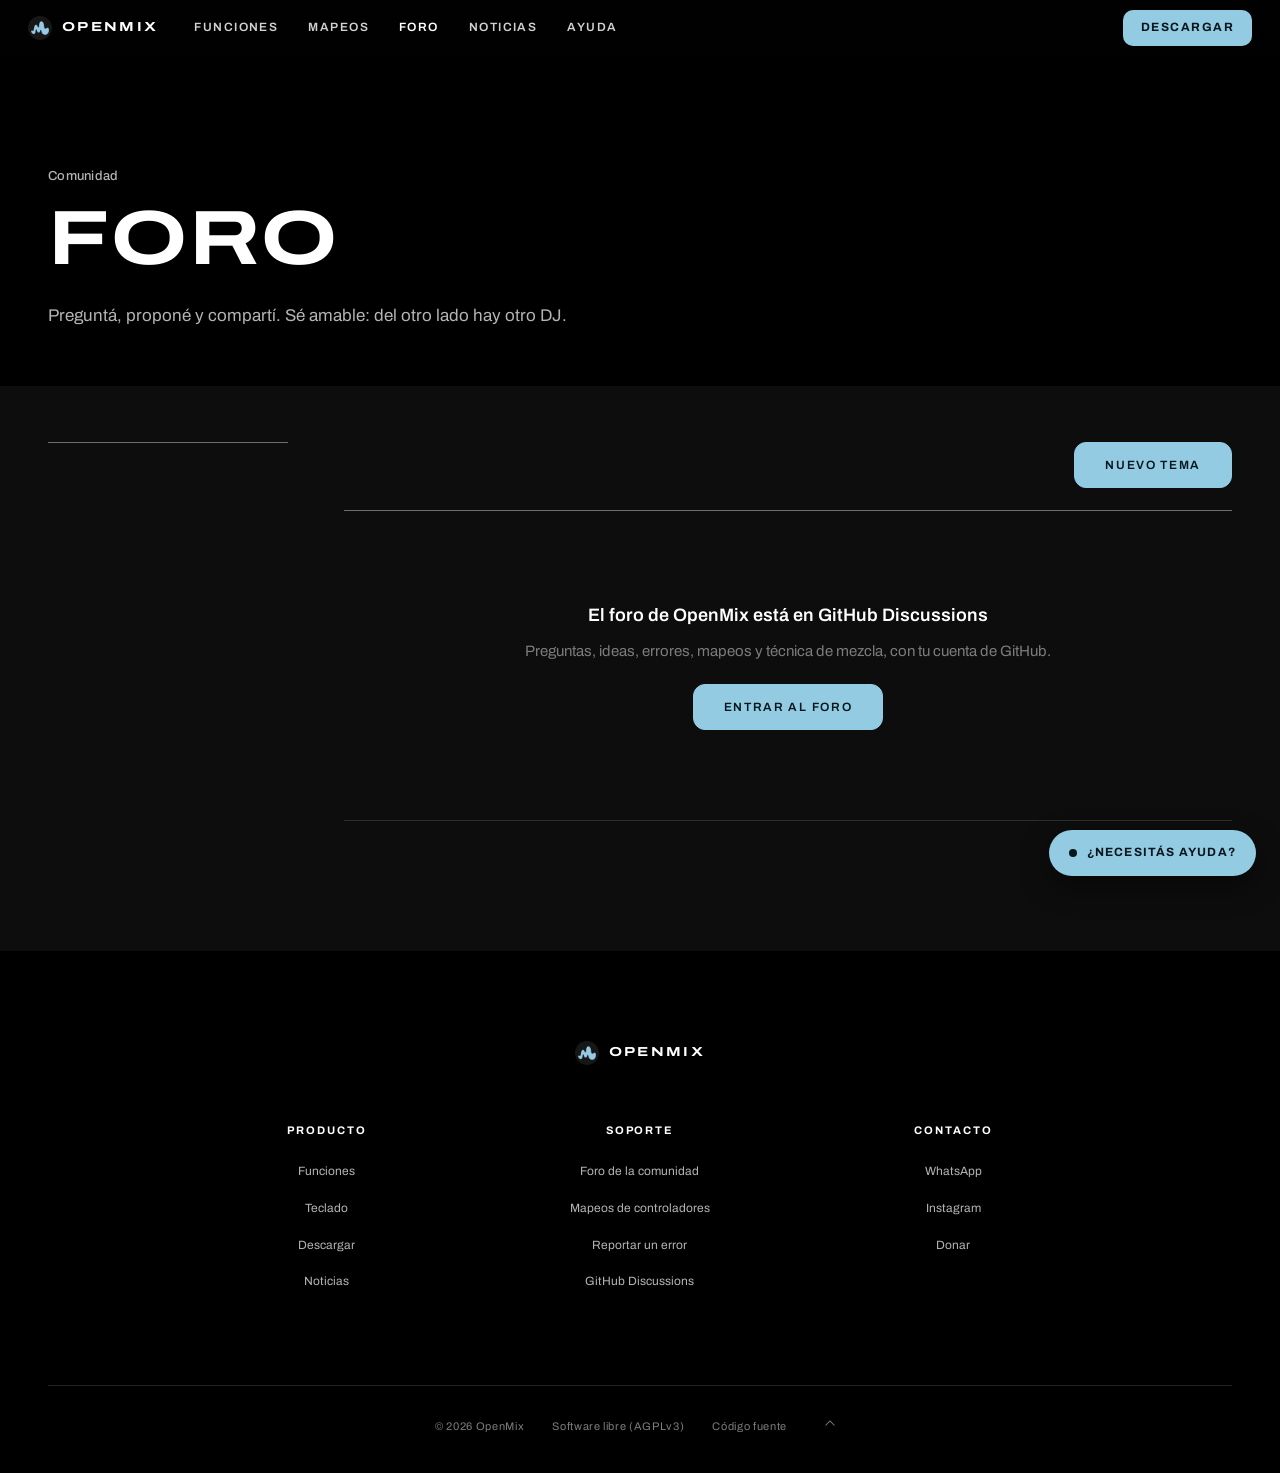
==== commit 44f62827: "Web: atención al usuario, celeste del logo y nuevo orden - "¿Necesitás ayuda?": respuesta en menos d" ====
--- a/website/foro.html
+++ b/website/foro.html
@@ -23,7 +23,7 @@
       <a href="mapeos.html">Mapeos</a>
       <a class="active" href="foro.html">Foro</a>
       <a href="index.html#noticias">Noticias</a>
-      <a href="index.html#contacto">Soporte</a>
+      <a href="index.html#ayuda">Ayuda</a>
       <a class="btn-dl" href="index.html#descarga">Descargar</a>
     </nav>
   </div>
@@ -72,6 +72,8 @@
   </section>
 </main>
 
+<a class="help-fab" href="index.html#ayuda" aria-label="¿Necesitás ayuda?"><span class="dot"></span>¿Necesitás ayuda?</a>
+
 <!-- Nuevo tema -->
 <div class="dialog-backdrop" id="compose" hidden>
   <div class="dialog" role="dialog" aria-modal="true" aria-labelledby="compose-title">
--- a/website/assets/site.css
+++ b/website/assets/site.css
@@ -15,9 +15,11 @@
   --paper-ink: #111111;
   --paper-2: #f3f3f3;
 
-  --accent: #f25e46;          /* coral de OpenMix */
-  --deck-a: #2ec6e8;
-  --deck-b: #f29a3a;
+  --accent: #93cbe3;          /* celeste del logo */
+  --accent-hover: #b4ddef;
+  --on-accent: #08161d;       /* texto sobre el celeste */
+  --deck-a: #93cbe3;
+  --deck-b: #dfe5e9;
   --ok: #3ccb8b;
 
   --font: "Archivo", "Helvetica Neue", Helvetica, Arial, sans-serif;
@@ -36,7 +38,7 @@
 p { margin: 0; }
 ul { margin: 0; padding: 0; list-style: none; }
 h1, h2, h3, h4 { margin: 0; line-height: 1.05; }
-::selection { background: rgba(242, 94, 70, 0.45); }
+::selection { background: rgba(147, 203, 227, 0.4); }
 :focus-visible { outline: 1px solid currentColor; outline-offset: 3px; }
 code, kbd { font-family: var(--mono); font-size: 0.85em; }
 
@@ -78,7 +80,7 @@
 .nav a { font-size: 12px; font-weight: 600; letter-spacing: 0.12em; text-transform: uppercase; color: rgba(255, 255, 255, 0.82); transition: color 0.2s; }
 .nav a:hover, .nav a.active { color: #fff; }
 .nav .btn-dl { margin-left: auto; padding: 8px 18px; background: var(--accent); color: #fff; }
-.nav .btn-dl:hover { background: #ff6f57; }
+.nav .btn-dl:hover { background: var(--accent-hover); }
 .menu-toggle { display: none; margin-left: auto; background: none; border: 0; color: #fff; font: 600 12px var(--font); letter-spacing: 0.12em; text-transform: uppercase; cursor: pointer; }
 @media (max-width: 900px) {
   .menu-toggle { display: block; }
@@ -96,7 +98,7 @@
   font: 600 12px var(--font); letter-spacing: 0.14em; text-transform: uppercase;
   color: #fff; background: var(--accent); border: 1px solid var(--accent); transition: background 0.2s, color 0.2s, border-color 0.2s;
 }
-.btn:hover, .more:hover { background: #ff6f57; border-color: #ff6f57; }
+.btn:hover, .more:hover { background: var(--accent-hover); border-color: var(--accent-hover); }
 .btn.big { min-height: 54px; padding: 0 40px; }
 .btn.small { min-height: 34px; padding: 0 16px; font-size: 11px; }
 .btn.ghost, .back { background: transparent; border-color: rgba(255, 255, 255, 0.35); color: #fff; }
@@ -112,7 +114,7 @@
 .on-paper .discover:hover i { background: #000; color: #fff; }
 
 /* ── Portada a pantalla completa con diapositivas ────────────────────────── */
-.hero { position: relative; height: 100vh; min-height: 620px; overflow: hidden; background: var(--black); }
+.hero { position: relative; height: 68vh; min-height: 480px; max-height: 760px; overflow: hidden; background: var(--black); }
 .slide { position: absolute; inset: 0; opacity: 0; visibility: hidden; transition: opacity 1.2s var(--ease), visibility 0s linear 1.2s; }
 .slide.on { opacity: 1; visibility: visible; transition: opacity 1.2s var(--ease); }
 .slide .media { position: absolute; inset: 0; }
@@ -390,7 +392,7 @@
 .usb .lock { position: absolute; right: -14%; top: 42%; display: grid; place-items: center; width: 34px; height: 34px; border-radius: 50%;
              background: var(--accent); animation: pulse 2.4s var(--ease) infinite; }
 .usb .lock svg { width: 16px; height: 16px; }
-@keyframes pulse { 0%, 100% { box-shadow: 0 0 0 0 rgba(242,94,70,0.5); } 60% { box-shadow: 0 0 0 14px rgba(242,94,70,0); } }
+@keyframes pulse { 0%, 100% { box-shadow: 0 0 0 0 rgba(147,203,227,0.5); } 60% { box-shadow: 0 0 0 14px rgba(147,203,227,0); } }
 .usb .rows { display: grid; gap: 8px; }
 .usb .head { display: flex; justify-content: space-between; font-size: 10px; letter-spacing: 0.16em; color: var(--text-3); margin-bottom: 6px; }
 .usb .row { display: grid; grid-template-columns: 14px 1fr 54px 34px; gap: 12px; align-items: center; padding: 9px 12px; background: rgba(255,255,255,0.04);
@@ -431,3 +433,112 @@
   .section-title { font-size: clamp(28px, 8.4vw, 44px); }
   .slide h2 { font-size: clamp(36px, 11vw, 60px); }
 }
+
+/* ── Atención al usuario: "¿Necesitás ayuda?" ────────────────────────────── */
+.help { background: var(--black); border-top: 1px solid var(--line); }
+.help-grid { display: grid; grid-template-columns: 1fr 1fr; gap: 80px; align-items: start; }
+.help-lead { font-size: clamp(20px, 2vw, 26px); line-height: 1.45; color: #fff; max-width: 540px; }
+.help-lead b { color: var(--accent); font-weight: 700; }
+.help-sub { margin-top: 18px; color: var(--text-2); max-width: 520px; }
+.promises { margin-top: 44px; border-top: 1px solid var(--line); }
+.promises li { display: grid; grid-template-columns: 190px 1fr; gap: 20px; padding: 18px 0; border-bottom: 1px solid var(--line); }
+.promises b { font-size: 13px; font-weight: 700; letter-spacing: 0.12em; text-transform: uppercase; }
+.promises span { color: var(--text-2); font-size: 15px; }
+.now { margin-top: 40px; }
+.now-links { display: flex; flex-wrap: wrap; gap: 12px; margin-top: 14px; }
+.help-form { padding: 40px; background: var(--graphite); border: 1px solid var(--line); }
+.help-form h3 { font-size: 14px; font-weight: 700; letter-spacing: 0.14em; text-transform: uppercase; margin-bottom: 4px; }
+.help-form .label { font-size: 12px; }
+.help-form .btn { justify-self: start; margin-top: 6px; }
+.help-form .btn:disabled { opacity: 0.5; cursor: default; }
+.help-form .fine { font-size: 12px; color: var(--text-3); }
+.help-form .msg.ok { color: var(--ok); }
+@media (max-width: 900px) {
+  .help-grid { grid-template-columns: minmax(0, 1fr); gap: 48px; }
+  .promises li { grid-template-columns: 1fr; gap: 4px; }
+  .help-form { padding: 28px 22px; }
+}
+
+/* Botón flotante de ayuda (todas las páginas) */
+.help-fab {
+  position: fixed; right: 24px; bottom: 24px; z-index: 40; display: inline-flex; align-items: center; gap: 10px;
+  padding: 13px 20px; background: var(--accent); color: #fff; font-size: 12px; font-weight: 700; letter-spacing: 0.1em; text-transform: uppercase;
+  box-shadow: 0 10px 30px rgba(0, 0, 0, 0.45); transition: transform 0.25s var(--ease), background 0.2s;
+}
+.help-fab:hover { background: var(--accent-hover); transform: translateY(-2px); }
+.help-fab .dot { width: 8px; height: 8px; border-radius: 50%; background: #fff; animation: online 2s ease-in-out infinite; }
+@keyframes online { 0%, 100% { opacity: 1; } 50% { opacity: 0.35; } }
+@media (max-width: 600px) { .help-fab { right: 14px; bottom: 14px; padding: 11px 16px; } }
+.help-fab.away { opacity: 0; pointer-events: none; transform: translateY(16px); }
+.help-fab { transition: transform 0.25s var(--ease), background 0.2s, opacity 0.3s; }
+
+/* Pedidos: solicitar un controlador / pedir una revisión */
+.asks { display: grid; gap: 3px; margin-top: 40px; }
+.ask { position: relative; display: grid; gap: 4px; padding: 20px 64px 20px 22px; background: rgba(255,255,255,0.05); border-left: 2px solid var(--accent); transition: background 0.2s; }
+.ask:hover { background: rgba(255,255,255,0.09); }
+.ask b { font-size: 15px; font-weight: 700; }
+.ask span { font-size: 14px; color: var(--text-2); }
+.ask i { position: absolute; right: 22px; top: 50%; width: 30px; height: 30px; margin-top: -15px; border: 1px solid rgba(255,255,255,0.5); border-radius: 50%; display: grid; place-items: center; }
+.ask i::before { content: ""; width: 6px; height: 6px; border-top: 1.5px solid #fff; border-right: 1.5px solid #fff; transform: translateX(-1px) rotate(45deg); }
+.ask:hover i { background: #fff; }
+.ask:hover i::before { border-color: #000; }
+.help-type { display: grid; grid-template-columns: repeat(3, auto); width: 100%; }
+.help-type button { padding: 0 10px; }
+@media (max-width: 600px) { .help-type { grid-template-columns: 1fr; } .help-type button + button { border-left: 0; border-top: 1px solid rgba(255,255,255,0.22); } }
+.ctrl-asks { display: flex; flex-wrap: wrap; gap: 3px; margin-top: 36px; }
+.ctrl-asks .ask { flex: 1 1 320px; }
+
+
+/* ── Celeste del logo + bordes redondeados ───────────────────────────────── */
+:root { --r-btn: 12px; --r-card: 16px; --r-field: 10px; }
+.btn, .more, .back { border-radius: var(--r-btn); color: var(--on-accent); }
+.btn.big { border-radius: 14px; }
+.btn.small { border-radius: 9px; }
+.btn.ghost, .back { color: #fff; }
+.platform .btn:not(.primary) { color: #fff; }
+.platform .btn.primary { color: var(--on-accent); }
+.nav .btn-dl { border-radius: 10px; color: var(--on-accent); font-weight: 700; }
+.nav .btn-dl:hover { color: var(--on-accent); }
+.help-fab { border-radius: 999px; color: var(--on-accent); }
+.help-fab .dot { background: var(--on-accent); }
+.search, .sort, .field input, .field select, .field textarea { border-radius: var(--r-field); }
+.segmented { border-radius: var(--r-field); overflow: hidden; }
+.terminal-install .cmd { border-radius: var(--r-field); }
+.terminal-install .copy { border-radius: 7px; }
+.stage { border-radius: var(--r-card); }
+.help-form, .platform, .contact-grid > div, .step, .share, .dialog { border-radius: var(--r-card); }
+.ask { border-left: 0; border-radius: 14px; box-shadow: inset 3px 0 0 var(--accent); }
+.pad { border-radius: 10px; }
+.kb .k { border-radius: 7px; }
+.usb .row { border-radius: 8px; }
+kbd { border-radius: 6px; }
+.pill { border-radius: 999px; }
+.drop { border-radius: var(--r-field); }
+.usb .lock svg { stroke: var(--on-accent); }
+.slide .copy .discover i, .discover i { border-radius: 50%; }
+
+/* Tu controlador: solicitar / reportar (debajo de Descargar) */
+.ctrl-sec { background: var(--ink); }
+.ctrl-cards { display: grid; grid-template-columns: 1fr 1fr; gap: 16px; }
+.ctrl-card { display: grid; gap: 12px; align-content: start; padding: 40px; border-radius: var(--r-card); background: var(--graphite);
+             border: 1px solid var(--line); transition: border-color 0.25s, transform 0.25s var(--ease); }
+.ctrl-card:hover { border-color: var(--accent); transform: translateY(-3px); }
+.ctrl-card b { font-size: clamp(22px, 2.2vw, 30px); font-weight: 700; line-height: 1.15; }
+.ctrl-card span { color: var(--text-2); font-size: 16px; max-width: 420px; }
+.ctrl-card em { font-style: normal; justify-self: start; margin-top: 14px; }
+.ctrl-note { margin-top: 28px; display: flex; flex-wrap: wrap; align-items: center; gap: 18px; color: var(--text-2); }
+@media (max-width: 860px) { .ctrl-cards { grid-template-columns: minmax(0, 1fr); } .ctrl-card { padding: 28px; } }
+
+/* Pendrive (destacado, fondo blanco) */
+.pendrive-sec.on-paper { background: var(--paper); color: var(--paper-ink); }
+.pendrive-sec .feature-grid p { color: #444; max-width: 500px; }
+.badge { display: inline-block; padding: 6px 14px; border-radius: 999px; background: var(--paper-ink); color: var(--accent);
+         font-size: 12px; font-weight: 700; letter-spacing: 0.08em; text-transform: uppercase; }
+.pend-points { margin-top: 28px; display: grid; gap: 10px; }
+.pend-points li { position: relative; padding-left: 28px; font-weight: 600; }
+.pend-points li::before { content: ""; position: absolute; left: 0; top: 0.35em; width: 16px; height: 16px; border-radius: 50%; background: var(--paper-ink);
+  box-shadow: inset 0 0 0 4px var(--paper-ink), inset 0 0 0 16px var(--accent); }
+.pendrive-sec .stage { border-color: transparent; }
+
+.hero .slide .copy { bottom: 64px; }
+@media (max-width: 600px) { .hero { height: 70vh; min-height: 440px; } }
